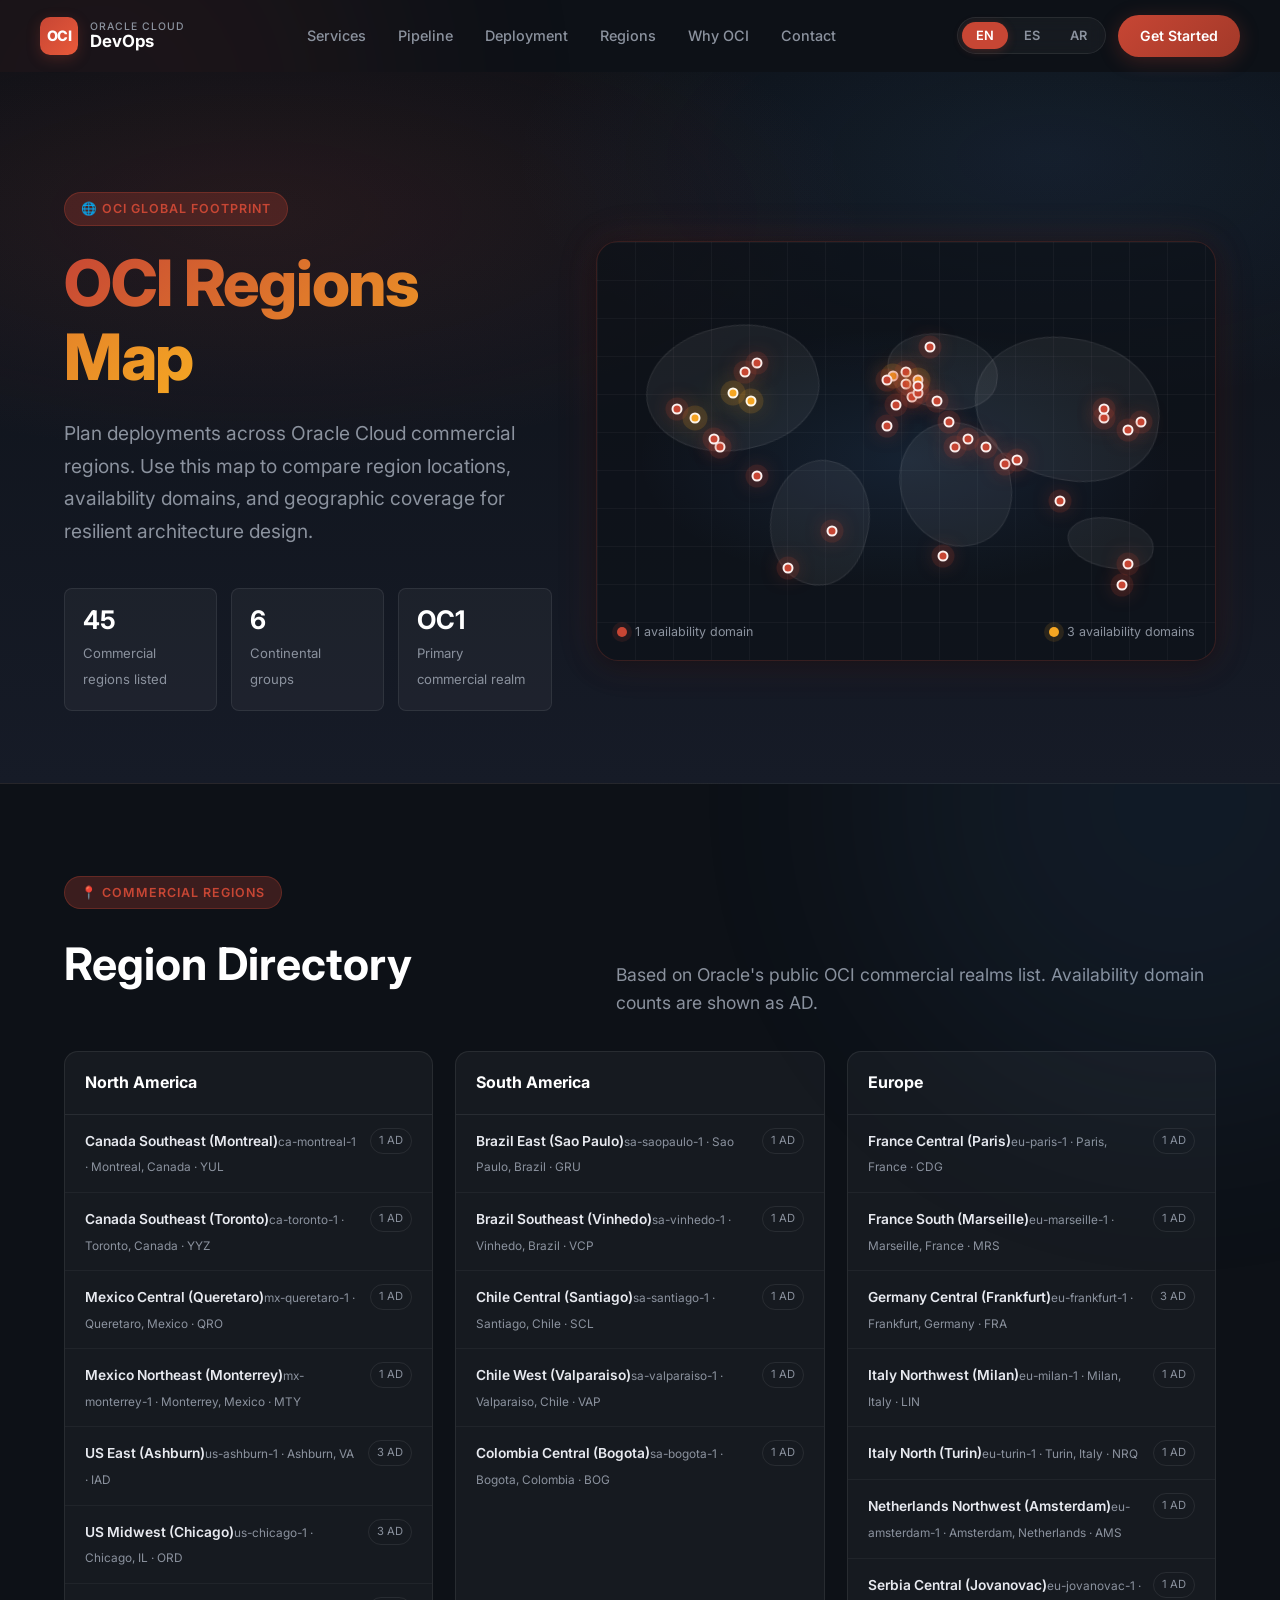
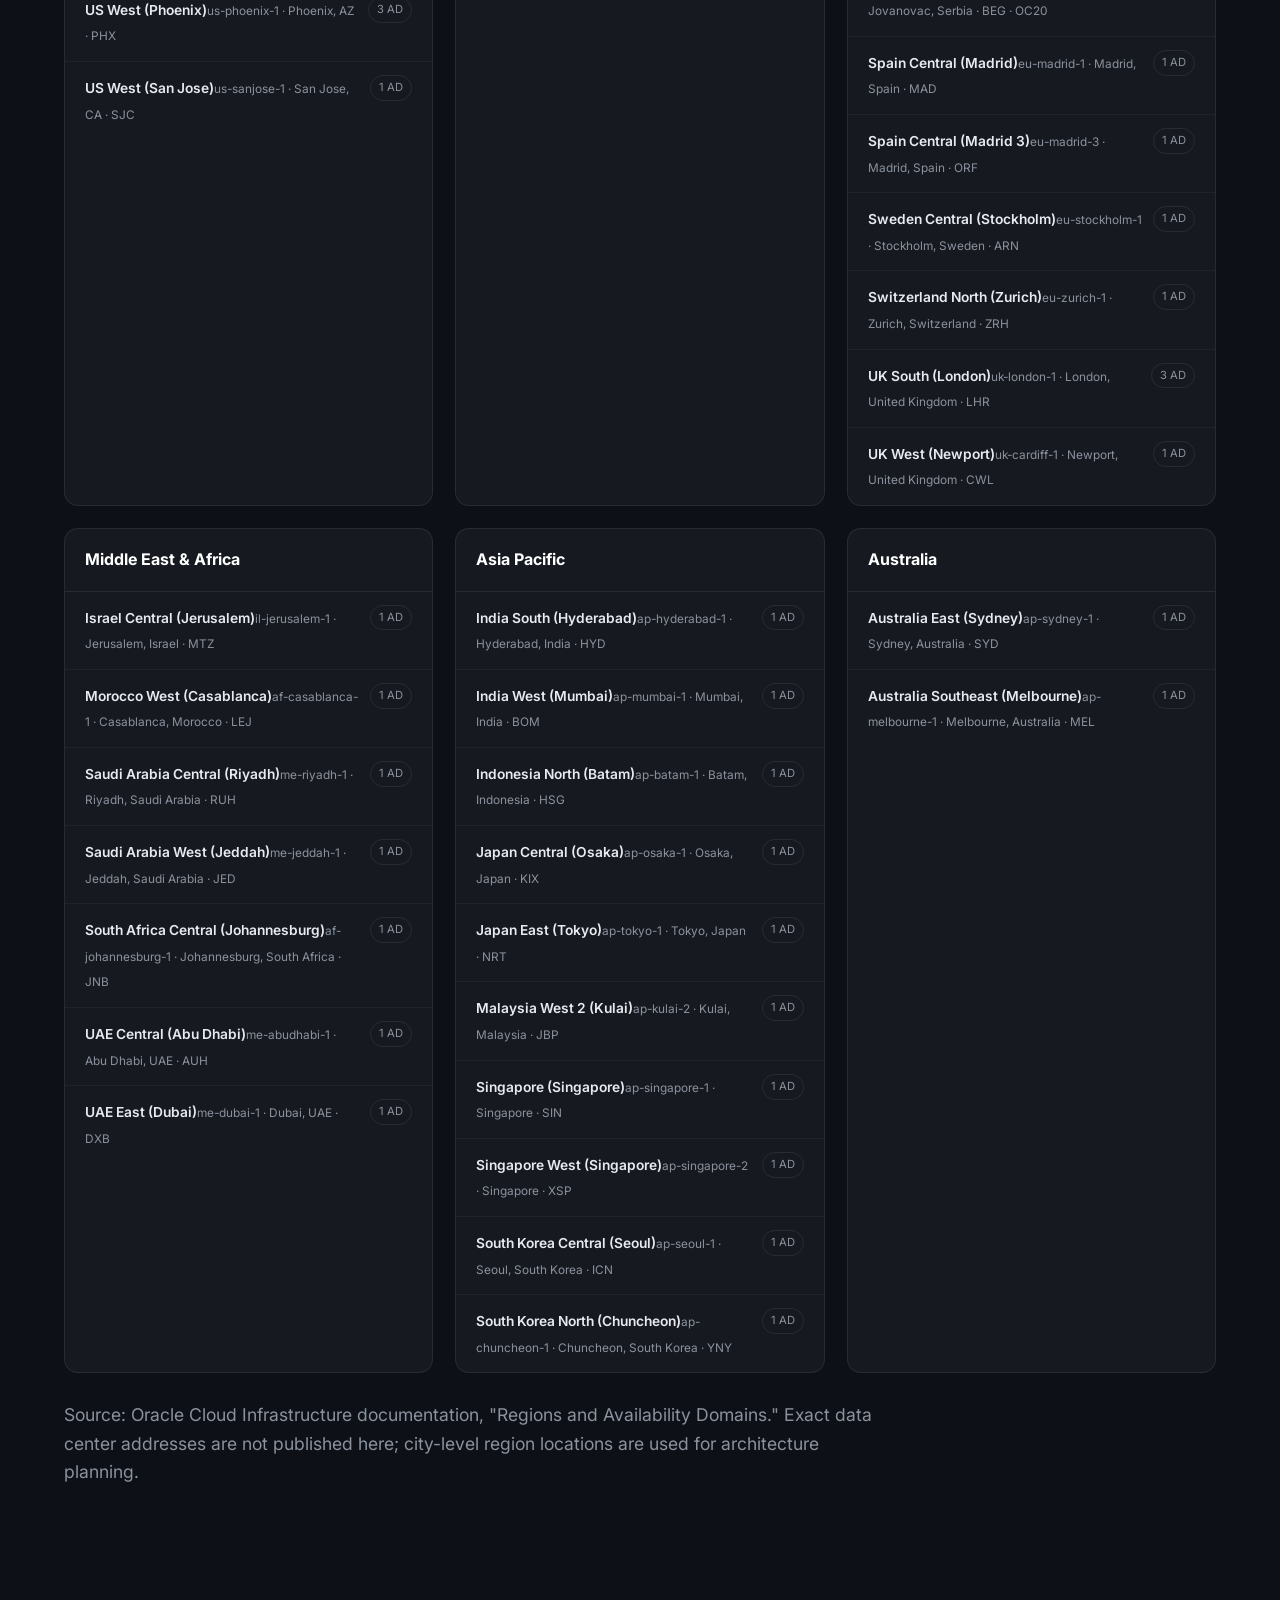
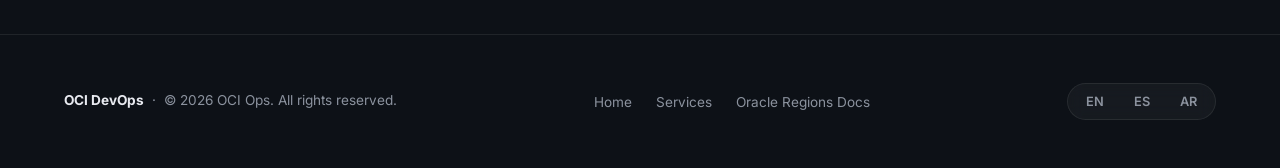
==== regions.html @ 8b9f5a1e "Add OCI regions map page" ====
<!DOCTYPE html>
<html lang="en" dir="ltr">
<head>
  <meta charset="UTF-8" />
  <meta name="viewport" content="width=device-width, initial-scale=1.0" />

  <title>OCI Regions Map — Oracle Cloud Data Center Locations | OCI Ops</title>
  <meta name="description" content="Explore Oracle Cloud Infrastructure commercial regions and data center locations on a global map, with availability domain counts and region identifiers." />
  <meta name="keywords" content="OCI regions, Oracle Cloud regions, Oracle data centers, cloud region map, OCI availability domains" />
  <meta name="author" content="OCI Ops" />

  <meta property="og:title" content="OCI Regions Map — Oracle Cloud Data Center Locations" />
  <meta property="og:description" content="Interactive-style OCI commercial region map and directory for cloud architecture planning." />
  <meta property="og:image" content="hero.png" />
  <meta property="og:type" content="website" />

  <link rel="icon" type="image/svg+xml" href="favicon.svg" />
  <link rel="preconnect" href="https://fonts.googleapis.com" />
  <link rel="preconnect" href="https://fonts.gstatic.com" crossorigin />
  <link href="https://fonts.googleapis.com/css2?family=Inter:wght@300;400;500;600;700;800&family=Cairo:wght@300;400;500;600;700;800&display=swap" rel="stylesheet" />
  <link rel="stylesheet" href="style.css" />
</head>
<body>
  <div class="bg-blob bg-blob-1" aria-hidden="true"></div>
  <div class="bg-blob bg-blob-2" aria-hidden="true"></div>

  <nav class="nav scrolled" role="navigation" aria-label="Main navigation">
    <div class="nav-inner">
      <a href="index.html" class="nav-logo" id="nav-home-link">
        <div class="nav-logo-icon">OCI</div>
        <div class="nav-logo-text">
          <span class="nav-logo-top">Oracle Cloud</span>
          <span class="nav-logo-bottom">DevOps</span>
        </div>
      </a>

      <ul class="nav-links" id="nav-links-list">
        <li><a href="index.html#services" id="nav-services"><span class="content-en">Services</span><span class="content-ar">الخدمات</span></a></li>
        <li><a href="index.html#pipeline" id="nav-pipeline"><span class="content-en">Pipeline</span><span class="content-ar">خط الأنابيب</span></a></li>
        <li><a href="index.html#deploy" id="nav-deploy"><span class="content-en">Deployment</span><span class="content-ar">النشر</span></a></li>
        <li><a href="regions.html" id="nav-regions"><span class="content-en">Regions</span><span class="content-ar">المناطق</span></a></li>
        <li><a href="index.html#why" id="nav-why"><span class="content-en">Why OCI</span><span class="content-ar">لماذا OCI</span></a></li>
        <li><a href="index.html#contact" id="nav-contact"><span class="content-en">Contact</span><span class="content-ar">تواصل معنا</span></a></li>
      </ul>

      <div class="nav-controls">
        <div class="lang-toggle" role="group" aria-label="Language selector">
          <button class="lang-btn active" id="lang-en" aria-label="Switch to English" onclick="setLanguage('en')">EN</button>
          <button class="lang-btn" id="lang-es" aria-label="Cambiar a español" onclick="setLanguage('es')">ES</button>
          <button class="lang-btn" id="lang-ar" aria-label="التبديل إلى العربية" onclick="setLanguage('ar')">AR</button>
        </div>
        <a href="index.html#contact" class="btn btn-primary" id="nav-cta-btn" style="padding: 10px 22px; font-size: 0.88rem;">
          <span class="content-en">Get Started</span>
          <span class="content-ar">ابدأ الآن</span>
        </a>
        <button class="hamburger" id="hamburger" aria-label="Toggle menu" aria-expanded="false">
          <span></span><span></span><span></span>
        </button>
      </div>
    </div>
  </nav>

  <div class="mobile-nav" id="mobile-nav" aria-hidden="true">
    <a href="index.html#services"><span class="content-en">Services</span><span class="content-ar">الخدمات</span></a>
    <a href="index.html#pipeline"><span class="content-en">Pipeline</span><span class="content-ar">خط الأنابيب</span></a>
    <a href="index.html#deploy"><span class="content-en">Deployment</span><span class="content-ar">النشر</span></a>
    <a href="regions.html"><span class="content-en">Regions</span><span class="content-ar">المناطق</span></a>
    <a href="index.html#why"><span class="content-en">Why OCI</span><span class="content-ar">لماذا OCI</span></a>
    <a href="index.html#contact"><span class="content-en">Contact</span><span class="content-ar">تواصل معنا</span></a>
  </div>

  <main class="regions-page">
    <section class="regions-hero" aria-labelledby="regions-heading">
      <div class="container">
        <div class="regions-hero-grid">
          <div>
            <div class="tag">
              <span class="content-en">🌐 OCI Global Footprint</span>
              <span class="content-ar">🌐 الانتشار العالمي لـ OCI</span>
            </div>
            <h1 class="hero-title" id="regions-heading">
              <span class="content-en">OCI Regions Map</span>
              <span class="content-ar">خريطة مناطق OCI</span>
            </h1>
            <p class="hero-subtitle">
              <span class="content-en">Plan deployments across Oracle Cloud commercial regions. Use this map to compare region locations, availability domains, and geographic coverage for resilient architecture design.</span>
              <span class="content-ar">خطط لعمليات النشر عبر مناطق Oracle Cloud التجارية. استخدم هذه الخريطة لمقارنة المواقع ونطاق التوفر والتغطية الجغرافية لتصميم معماريات مرنة.</span>
            </p>
            <div class="regions-summary" aria-label="OCI commercial region summary">
              <div class="regions-summary-card">
                <strong>45</strong>
                <span class="content-en">Commercial regions listed</span>
                <span class="content-ar">منطقة تجارية مدرجة</span>
              </div>
              <div class="regions-summary-card">
                <strong>6</strong>
                <span class="content-en">Continental groups</span>
                <span class="content-ar">مجموعات قارية</span>
              </div>
              <div class="regions-summary-card">
                <strong>OC1</strong>
                <span class="content-en">Primary commercial realm</span>
                <span class="content-ar">النطاق التجاري الأساسي</span>
              </div>
            </div>
          </div>

          <div class="regions-map-card" aria-label="Stylized world map of OCI commercial regions">
            <div class="regions-map" aria-hidden="true">
              <div class="map-continent map-na"></div>
              <div class="map-continent map-sa"></div>
              <div class="map-continent map-eu"></div>
              <div class="map-continent map-af"></div>
              <div class="map-continent map-asia"></div>
              <div class="map-continent map-au"></div>

              <span class="map-marker" style="--x:26%;--y:29%;" aria-label="Montreal, Canada — ca-montreal-1 — 1 AD"></span>
              <span class="map-marker" style="--x:24%;--y:31%;" aria-label="Toronto, Canada — ca-toronto-1 — 1 AD"></span>
              <span class="map-marker" style="--x:25%;--y:38%;" data-ad="3" aria-label="Ashburn, USA — us-ashburn-1 — 3 ADs"></span>
              <span class="map-marker" style="--x:22%;--y:36%;" data-ad="3" aria-label="Chicago, USA — us-chicago-1 — 3 ADs"></span>
              <span class="map-marker" style="--x:16%;--y:42%;" data-ad="3" aria-label="Phoenix, USA — us-phoenix-1 — 3 ADs"></span>
              <span class="map-marker" style="--x:13%;--y:40%;" aria-label="San Jose, USA — us-sanjose-1 — 1 AD"></span>
              <span class="map-marker" style="--x:20%;--y:49%;" aria-label="Queretaro, Mexico — mx-queretaro-1 — 1 AD"></span>
              <span class="map-marker" style="--x:19%;--y:47%;" aria-label="Monterrey, Mexico — mx-monterrey-1 — 1 AD"></span>
              <span class="map-marker" style="--x:26%;--y:56%;" aria-label="Bogota, Colombia — sa-bogota-1 — 1 AD"></span>
              <span class="map-marker" style="--x:31%;--y:78%;" aria-label="Santiago and Valparaiso, Chile — 2 regions — 1 AD each"></span>
              <span class="map-marker" style="--x:38%;--y:69%;" aria-label="Sao Paulo and Vinhedo, Brazil — 2 regions — 1 AD each"></span>

              <span class="map-marker" style="--x:48%;--y:32%;" data-ad="3" aria-label="London, UK — uk-london-1 — 3 ADs"></span>
              <span class="map-marker" style="--x:47%;--y:33%;" aria-label="Newport, UK — uk-cardiff-1 — 1 AD"></span>
              <span class="map-marker" style="--x:50%;--y:31%;" aria-label="Amsterdam, Netherlands — eu-amsterdam-1 — 1 AD"></span>
              <span class="map-marker" style="--x:50%;--y:34%;" aria-label="Paris, France — eu-paris-1 — 1 AD"></span>
              <span class="map-marker" style="--x:51%;--y:37%;" aria-label="Marseille, France — eu-marseille-1 — 1 AD"></span>
              <span class="map-marker" style="--x:52%;--y:33%;" data-ad="3" aria-label="Frankfurt, Germany — eu-frankfurt-1 — 3 ADs"></span>
              <span class="map-marker" style="--x:52%;--y:36%;" aria-label="Milan and Turin, Italy — 2 regions — 1 AD each"></span>
              <span class="map-marker" style="--x:54%;--y:25%;" aria-label="Stockholm, Sweden — eu-stockholm-1 — 1 AD"></span>
              <span class="map-marker" style="--x:52%;--y:34.5%;" aria-label="Zurich, Switzerland — eu-zurich-1 — 1 AD"></span>
              <span class="map-marker" style="--x:48.5%;--y:39%;" aria-label="Madrid, Spain — eu-madrid-1 and eu-madrid-3 — 1 AD each"></span>
              <span class="map-marker" style="--x:55%;--y:38%;" aria-label="Jovanovac, Serbia — eu-jovanovac-1 — 1 AD"></span>

              <span class="map-marker" style="--x:47%;--y:44%;" aria-label="Casablanca, Morocco — af-casablanca-1 — 1 AD"></span>
              <span class="map-marker" style="--x:56%;--y:75%;" aria-label="Johannesburg, South Africa — af-johannesburg-1 — 1 AD"></span>
              <span class="map-marker" style="--x:58%;--y:49%;" aria-label="Jeddah, Saudi Arabia — me-jeddah-1 — 1 AD"></span>
              <span class="map-marker" style="--x:60%;--y:47%;" aria-label="Riyadh, Saudi Arabia — me-riyadh-1 — 1 AD"></span>
              <span class="map-marker" style="--x:63%;--y:49%;" aria-label="Abu Dhabi and Dubai, UAE — 2 regions — 1 AD each"></span>
              <span class="map-marker" style="--x:57%;--y:43%;" aria-label="Jerusalem, Israel — il-jerusalem-1 — 1 AD"></span>

              <span class="map-marker" style="--x:66%;--y:53%;" aria-label="Mumbai, India — ap-mumbai-1 — 1 AD"></span>
              <span class="map-marker" style="--x:68%;--y:52%;" aria-label="Hyderabad, India — ap-hyderabad-1 — 1 AD"></span>
              <span class="map-marker" style="--x:75%;--y:62%;" aria-label="Batam, Kulai, and Singapore cluster — multiple OCI regions"></span>
              <span class="map-marker" style="--x:82%;--y:42%;" aria-label="Seoul, South Korea — ap-seoul-1 — 1 AD"></span>
              <span class="map-marker" style="--x:82%;--y:40%;" aria-label="Chuncheon, South Korea — ap-chuncheon-1 — 1 AD"></span>
              <span class="map-marker" style="--x:88%;--y:43%;" aria-label="Tokyo, Japan — ap-tokyo-1 — 1 AD"></span>
              <span class="map-marker" style="--x:86%;--y:45%;" aria-label="Osaka, Japan — ap-osaka-1 — 1 AD"></span>
              <span class="map-marker" style="--x:86%;--y:77%;" aria-label="Sydney, Australia — ap-sydney-1 — 1 AD"></span>
              <span class="map-marker" style="--x:85%;--y:82%;" aria-label="Melbourne, Australia — ap-melbourne-1 — 1 AD"></span>
            </div>
            <div class="regions-map-legend">
              <span><i class="legend-dot"></i>1 availability domain</span>
              <span><i class="legend-dot ad3"></i>3 availability domains</span>
            </div>
          </div>
        </div>
      </div>
    </section>

    <section class="regions-directory" aria-labelledby="regions-directory-heading">
      <div class="container">
        <div class="regions-directory-header">
          <div>
            <div class="tag">
              <span class="content-en">📍 Commercial Regions</span>
              <span class="content-ar">📍 المناطق التجارية</span>
            </div>
            <h2 class="section-title" id="regions-directory-heading">
              <span class="content-en">Region Directory</span>
              <span class="content-ar">دليل المناطق</span>
            </h2>
          </div>
          <p class="section-subtitle" style="margin-bottom: 0;">
            <span class="content-en">Based on Oracle's public OCI commercial realms list. Availability domain counts are shown as AD.</span>
            <span class="content-ar">استناداً إلى قائمة Oracle العامة للمناطق التجارية في OCI. يتم عرض عدد نطاقات التوفر كـ AD.</span>
          </p>
        </div>

        <div class="regions-directory-grid">
          <article class="region-group">
            <h3>North America</h3>
            <ul class="region-list">
              <li><span><span class="region-name">Canada Southeast (Montreal)</span><span class="region-meta">ca-montreal-1 · Montreal, Canada · YUL</span></span><span class="region-ad">1 AD</span></li>
              <li><span><span class="region-name">Canada Southeast (Toronto)</span><span class="region-meta">ca-toronto-1 · Toronto, Canada · YYZ</span></span><span class="region-ad">1 AD</span></li>
              <li><span><span class="region-name">Mexico Central (Queretaro)</span><span class="region-meta">mx-queretaro-1 · Queretaro, Mexico · QRO</span></span><span class="region-ad">1 AD</span></li>
              <li><span><span class="region-name">Mexico Northeast (Monterrey)</span><span class="region-meta">mx-monterrey-1 · Monterrey, Mexico · MTY</span></span><span class="region-ad">1 AD</span></li>
              <li><span><span class="region-name">US East (Ashburn)</span><span class="region-meta">us-ashburn-1 · Ashburn, VA · IAD</span></span><span class="region-ad">3 AD</span></li>
              <li><span><span class="region-name">US Midwest (Chicago)</span><span class="region-meta">us-chicago-1 · Chicago, IL · ORD</span></span><span class="region-ad">3 AD</span></li>
              <li><span><span class="region-name">US West (Phoenix)</span><span class="region-meta">us-phoenix-1 · Phoenix, AZ · PHX</span></span><span class="region-ad">3 AD</span></li>
              <li><span><span class="region-name">US West (San Jose)</span><span class="region-meta">us-sanjose-1 · San Jose, CA · SJC</span></span><span class="region-ad">1 AD</span></li>
            </ul>
          </article>

          <article class="region-group">
            <h3>South America</h3>
            <ul class="region-list">
              <li><span><span class="region-name">Brazil East (Sao Paulo)</span><span class="region-meta">sa-saopaulo-1 · Sao Paulo, Brazil · GRU</span></span><span class="region-ad">1 AD</span></li>
              <li><span><span class="region-name">Brazil Southeast (Vinhedo)</span><span class="region-meta">sa-vinhedo-1 · Vinhedo, Brazil · VCP</span></span><span class="region-ad">1 AD</span></li>
              <li><span><span class="region-name">Chile Central (Santiago)</span><span class="region-meta">sa-santiago-1 · Santiago, Chile · SCL</span></span><span class="region-ad">1 AD</span></li>
              <li><span><span class="region-name">Chile West (Valparaiso)</span><span class="region-meta">sa-valparaiso-1 · Valparaiso, Chile · VAP</span></span><span class="region-ad">1 AD</span></li>
              <li><span><span class="region-name">Colombia Central (Bogota)</span><span class="region-meta">sa-bogota-1 · Bogota, Colombia · BOG</span></span><span class="region-ad">1 AD</span></li>
            </ul>
          </article>

          <article class="region-group">
            <h3>Europe</h3>
            <ul class="region-list">
              <li><span><span class="region-name">France Central (Paris)</span><span class="region-meta">eu-paris-1 · Paris, France · CDG</span></span><span class="region-ad">1 AD</span></li>
              <li><span><span class="region-name">France South (Marseille)</span><span class="region-meta">eu-marseille-1 · Marseille, France · MRS</span></span><span class="region-ad">1 AD</span></li>
              <li><span><span class="region-name">Germany Central (Frankfurt)</span><span class="region-meta">eu-frankfurt-1 · Frankfurt, Germany · FRA</span></span><span class="region-ad">3 AD</span></li>
              <li><span><span class="region-name">Italy Northwest (Milan)</span><span class="region-meta">eu-milan-1 · Milan, Italy · LIN</span></span><span class="region-ad">1 AD</span></li>
              <li><span><span class="region-name">Italy North (Turin)</span><span class="region-meta">eu-turin-1 · Turin, Italy · NRQ</span></span><span class="region-ad">1 AD</span></li>
              <li><span><span class="region-name">Netherlands Northwest (Amsterdam)</span><span class="region-meta">eu-amsterdam-1 · Amsterdam, Netherlands · AMS</span></span><span class="region-ad">1 AD</span></li>
              <li><span><span class="region-name">Serbia Central (Jovanovac)</span><span class="region-meta">eu-jovanovac-1 · Jovanovac, Serbia · BEG · OC20</span></span><span class="region-ad">1 AD</span></li>
              <li><span><span class="region-name">Spain Central (Madrid)</span><span class="region-meta">eu-madrid-1 · Madrid, Spain · MAD</span></span><span class="region-ad">1 AD</span></li>
              <li><span><span class="region-name">Spain Central (Madrid 3)</span><span class="region-meta">eu-madrid-3 · Madrid, Spain · ORF</span></span><span class="region-ad">1 AD</span></li>
              <li><span><span class="region-name">Sweden Central (Stockholm)</span><span class="region-meta">eu-stockholm-1 · Stockholm, Sweden · ARN</span></span><span class="region-ad">1 AD</span></li>
              <li><span><span class="region-name">Switzerland North (Zurich)</span><span class="region-meta">eu-zurich-1 · Zurich, Switzerland · ZRH</span></span><span class="region-ad">1 AD</span></li>
              <li><span><span class="region-name">UK South (London)</span><span class="region-meta">uk-london-1 · London, United Kingdom · LHR</span></span><span class="region-ad">3 AD</span></li>
              <li><span><span class="region-name">UK West (Newport)</span><span class="region-meta">uk-cardiff-1 · Newport, United Kingdom · CWL</span></span><span class="region-ad">1 AD</span></li>
            </ul>
          </article>

          <article class="region-group">
            <h3>Middle East & Africa</h3>
            <ul class="region-list">
              <li><span><span class="region-name">Israel Central (Jerusalem)</span><span class="region-meta">il-jerusalem-1 · Jerusalem, Israel · MTZ</span></span><span class="region-ad">1 AD</span></li>
              <li><span><span class="region-name">Morocco West (Casablanca)</span><span class="region-meta">af-casablanca-1 · Casablanca, Morocco · LEJ</span></span><span class="region-ad">1 AD</span></li>
              <li><span><span class="region-name">Saudi Arabia Central (Riyadh)</span><span class="region-meta">me-riyadh-1 · Riyadh, Saudi Arabia · RUH</span></span><span class="region-ad">1 AD</span></li>
              <li><span><span class="region-name">Saudi Arabia West (Jeddah)</span><span class="region-meta">me-jeddah-1 · Jeddah, Saudi Arabia · JED</span></span><span class="region-ad">1 AD</span></li>
              <li><span><span class="region-name">South Africa Central (Johannesburg)</span><span class="region-meta">af-johannesburg-1 · Johannesburg, South Africa · JNB</span></span><span class="region-ad">1 AD</span></li>
              <li><span><span class="region-name">UAE Central (Abu Dhabi)</span><span class="region-meta">me-abudhabi-1 · Abu Dhabi, UAE · AUH</span></span><span class="region-ad">1 AD</span></li>
              <li><span><span class="region-name">UAE East (Dubai)</span><span class="region-meta">me-dubai-1 · Dubai, UAE · DXB</span></span><span class="region-ad">1 AD</span></li>
            </ul>
          </article>

          <article class="region-group">
            <h3>Asia Pacific</h3>
            <ul class="region-list">
              <li><span><span class="region-name">India South (Hyderabad)</span><span class="region-meta">ap-hyderabad-1 · Hyderabad, India · HYD</span></span><span class="region-ad">1 AD</span></li>
              <li><span><span class="region-name">India West (Mumbai)</span><span class="region-meta">ap-mumbai-1 · Mumbai, India · BOM</span></span><span class="region-ad">1 AD</span></li>
              <li><span><span class="region-name">Indonesia North (Batam)</span><span class="region-meta">ap-batam-1 · Batam, Indonesia · HSG</span></span><span class="region-ad">1 AD</span></li>
              <li><span><span class="region-name">Japan Central (Osaka)</span><span class="region-meta">ap-osaka-1 · Osaka, Japan · KIX</span></span><span class="region-ad">1 AD</span></li>
              <li><span><span class="region-name">Japan East (Tokyo)</span><span class="region-meta">ap-tokyo-1 · Tokyo, Japan · NRT</span></span><span class="region-ad">1 AD</span></li>
              <li><span><span class="region-name">Malaysia West 2 (Kulai)</span><span class="region-meta">ap-kulai-2 · Kulai, Malaysia · JBP</span></span><span class="region-ad">1 AD</span></li>
              <li><span><span class="region-name">Singapore (Singapore)</span><span class="region-meta">ap-singapore-1 · Singapore · SIN</span></span><span class="region-ad">1 AD</span></li>
              <li><span><span class="region-name">Singapore West (Singapore)</span><span class="region-meta">ap-singapore-2 · Singapore · XSP</span></span><span class="region-ad">1 AD</span></li>
              <li><span><span class="region-name">South Korea Central (Seoul)</span><span class="region-meta">ap-seoul-1 · Seoul, South Korea · ICN</span></span><span class="region-ad">1 AD</span></li>
              <li><span><span class="region-name">South Korea North (Chuncheon)</span><span class="region-meta">ap-chuncheon-1 · Chuncheon, South Korea · YNY</span></span><span class="region-ad">1 AD</span></li>
            </ul>
          </article>

          <article class="region-group">
            <h3>Australia</h3>
            <ul class="region-list">
              <li><span><span class="region-name">Australia East (Sydney)</span><span class="region-meta">ap-sydney-1 · Sydney, Australia · SYD</span></span><span class="region-ad">1 AD</span></li>
              <li><span><span class="region-name">Australia Southeast (Melbourne)</span><span class="region-meta">ap-melbourne-1 · Melbourne, Australia · MEL</span></span><span class="region-ad">1 AD</span></li>
            </ul>
          </article>
        </div>

        <p class="section-subtitle" style="margin-top: 28px; max-width: 820px;">
          <span class="content-en">Source: Oracle Cloud Infrastructure documentation, "Regions and Availability Domains." Exact data center addresses are not published here; city-level region locations are used for architecture planning.</span>
          <span class="content-ar">المصدر: وثائق Oracle Cloud Infrastructure، "Regions and Availability Domains". لا يتم نشر عناوين مراكز البيانات الدقيقة هنا؛ تُستخدم مواقع المدن للتخطيط المعماري.</span>
        </p>
      </div>
    </section>
  </main>

  <footer class="footer" role="contentinfo">
    <div class="container">
      <div class="footer-inner">
        <div class="footer-brand">
          <strong>OCI DevOps</strong> &nbsp;·&nbsp;
          <span class="content-en">© 2026 OCI Ops. All rights reserved.</span>
          <span class="content-ar">© ٢٠٢٥ OCI Ops . جميع الحقوق محفوظة.</span>
        </div>
        <ul class="footer-links">
          <li><a href="index.html"><span class="content-en">Home</span><span class="content-ar">الرئيسية</span></a></li>
          <li><a href="index.html#services"><span class="content-en">Services</span><span class="content-ar">الخدمات</span></a></li>
          <li><a href="https://docs.oracle.com/en-us/iaas/Content/General/Concepts/regions.htm" target="_blank" rel="noopener"><span class="content-en">Oracle Regions Docs</span><span class="content-ar">وثائق مناطق Oracle</span></a></li>
        </ul>
        <div class="lang-toggle">
          <button class="lang-btn" id="footer-lang-en" onclick="document.getElementById('lang-en').click()">EN</button>
          <button class="lang-btn" id="footer-lang-es" onclick="document.getElementById('lang-es').click()">ES</button>
          <button class="lang-btn" id="footer-lang-ar" onclick="document.getElementById('lang-ar').click()">AR</button>
        </div>
      </div>
    </div>
  </footer>

  <script src="script.js?v=20260620-regions"></script>
</body>
</html>
---- style.css ----
/* ============================================================
   OCI DevOps — Bilingual Website Styles
   Supports: LTR (English) & RTL (Arabic)
   Author: Antigravity
   ============================================================ */

/* ── Google Fonts ── */
@import url('https://fonts.googleapis.com/css2?family=Inter:wght@300;400;500;600;700;800&family=Cairo:wght@300;400;500;600;700;800&display=swap');

/* ── Design Tokens ── */
:root {
  --color-primary:      #C74634;
  --color-primary-dark: #A33929;
  --color-primary-glow: rgba(199, 70, 52, 0.25);
  --color-secondary:    #4A90D9;
  --color-accent:       #F5A623;

  --color-bg:           #0D1117;
  --color-bg-surface:   #161B27;
  --color-bg-card:      rgba(255, 255, 255, 0.04);
  --color-bg-card-hover:rgba(255, 255, 255, 0.08);

  --color-border:       rgba(255, 255, 255, 0.08);
  --color-border-glow:  rgba(199, 70, 52, 0.4);

  --color-text:         #E8EAF0;
  --color-text-muted:   #8B929E;
  --color-text-light:   #FFFFFF;

  --font-en: 'Inter', sans-serif;
  --font-ar: 'Cairo', sans-serif;

  --radius-sm:  8px;
  --radius-md:  14px;
  --radius-lg:  22px;
  --radius-xl:  32px;

  --shadow-card: 0 4px 24px rgba(0,0,0,0.4);
  --shadow-glow: 0 0 40px rgba(199, 70, 52, 0.15);

  --transition: 0.3s cubic-bezier(0.4, 0, 0.2, 1);
  --transition-slow: 0.6s cubic-bezier(0.4, 0, 0.2, 1);
}

/* ── Reset ── */
*, *::before, *::after { box-sizing: border-box; margin: 0; padding: 0; }

html {
  scroll-behavior: smooth;
  font-size: 16px;
}

body {
  background-color: var(--color-bg);
  color: var(--color-text);
  font-family: var(--font-en);
  line-height: 1.6;
  overflow-x: hidden;
  -webkit-font-smoothing: antialiased;
}

/* Arabic font override */
body.lang-ar {
  font-family: var(--font-ar);
  direction: rtl;
}

/* ── Scrollbar ── */
::-webkit-scrollbar { width: 6px; }
::-webkit-scrollbar-track { background: var(--color-bg); }
::-webkit-scrollbar-thumb { background: var(--color-primary); border-radius: 3px; }

/* ── Utility Classes ── */
.container {
  max-width: 1200px;
  margin: 0 auto;
  padding: 0 24px;
}

.section-title {
  font-size: clamp(1.8rem, 4vw, 2.8rem);
  font-weight: 700;
  color: var(--color-text-light);
  margin-bottom: 16px;
}

.section-subtitle {
  font-size: 1.1rem;
  color: var(--color-text-muted);
  max-width: 600px;
  margin-bottom: 56px;
}

body.lang-ar .section-subtitle {
  margin-inline-start: 0;
}

.tag {
  display: inline-block;
  background: var(--color-primary-glow);
  color: var(--color-primary);
  border: 1px solid rgba(199, 70, 52, 0.3);
  padding: 6px 16px;
  border-radius: 50px;
  font-size: 0.78rem;
  font-weight: 600;
  letter-spacing: 0.08em;
  text-transform: uppercase;
  margin-bottom: 20px;
}

.btn {
  display: inline-flex;
  align-items: center;
  gap: 10px;
  padding: 14px 32px;
  border-radius: var(--radius-lg);
  font-weight: 600;
  font-size: 1rem;
  cursor: pointer;
  border: none;
  text-decoration: none;
  transition: var(--transition);
  font-family: inherit;
}

.btn-primary {
  background: linear-gradient(135deg, var(--color-primary), var(--color-primary-dark));
  color: white;
  box-shadow: 0 4px 20px var(--color-primary-glow);
}

.btn-primary:hover {
  transform: translateY(-2px);
  box-shadow: 0 8px 32px rgba(199, 70, 52, 0.45);
}

.btn-outline {
  background: transparent;
  color: var(--color-text);
  border: 1px solid var(--color-border);
  backdrop-filter: blur(8px);
}

.btn-outline:hover {
  border-color: var(--color-primary);
  color: var(--color-primary);
  transform: translateY(-2px);
}

/* ── Animated gradient background blob ── */
.bg-blob {
  position: fixed;
  width: 600px;
  height: 600px;
  border-radius: 50%;
  filter: blur(120px);
  opacity: 0.08;
  pointer-events: none;
  z-index: 0;
}

.bg-blob-1 {
  background: var(--color-primary);
  top: -200px;
  left: -200px;
  animation: blobFloat 12s ease-in-out infinite alternate;
}

.bg-blob-2 {
  background: var(--color-secondary);
  bottom: -200px;
  right: -200px;
  animation: blobFloat 15s ease-in-out infinite alternate-reverse;
}

@keyframes blobFloat {
  from { transform: translate(0, 0) scale(1); }
  to   { transform: translate(60px, 40px) scale(1.1); }
}

/* ================================================================
   NAVIGATION
================================================================ */
.nav {
  position: fixed;
  top: 0;
  left: 0;
  right: 0;
  z-index: 1000;
  padding: 0 24px;
  transition: var(--transition);
}

.nav.scrolled {
  background: rgba(13, 17, 23, 0.85);
  backdrop-filter: blur(20px);
  border-bottom: 1px solid var(--color-border);
  box-shadow: 0 4px 24px rgba(0,0,0,0.3);
}

.nav-inner {
  max-width: 1200px;
  margin: 0 auto;
  height: 72px;
  display: flex;
  align-items: center;
  justify-content: space-between;
}

/* Logo */
.nav-logo {
  display: flex;
  align-items: center;
  gap: 12px;
  text-decoration: none;
}

.nav-logo-icon {
  width: 38px;
  height: 38px;
  background: linear-gradient(135deg, var(--color-primary), #E8593A);
  border-radius: 10px;
  display: flex;
  align-items: center;
  justify-content: center;
  font-weight: 800;
  font-size: 0.9rem;
  color: white;
  letter-spacing: -0.5px;
  box-shadow: 0 4px 14px var(--color-primary-glow);
}

.nav-logo-text {
  display: flex;
  flex-direction: column;
  line-height: 1.1;
}

.nav-logo-top {
  font-size: 0.65rem;
  font-weight: 500;
  color: var(--color-text-muted);
  letter-spacing: 0.1em;
  text-transform: uppercase;
}

.nav-logo-bottom {
  font-size: 1.05rem;
  font-weight: 700;
  color: var(--color-text-light);
}

/* Nav links */
.nav-links {
  display: flex;
  align-items: center;
  gap: 32px;
  list-style: none;
}

.nav-links a {
  color: var(--color-text-muted);
  text-decoration: none;
  font-size: 0.9rem;
  font-weight: 500;
  transition: var(--transition);
  position: relative;
}

.nav-links a::after {
  content: '';
  position: absolute;
  bottom: -4px;
  left: 0;
  right: 0;
  height: 2px;
  background: var(--color-primary);
  border-radius: 1px;
  transform: scaleX(0);
  transition: var(--transition);
}

.nav-links a:hover {
  color: var(--color-text-light);
}

.nav-links a:hover::after {
  transform: scaleX(1);
}

/* Nav right controls */
.nav-controls {
  display: flex;
  align-items: center;
  gap: 12px;
}

/* Language toggle */
.lang-toggle {
  display: flex;
  align-items: center;
  background: var(--color-bg-card);
  border: 1px solid var(--color-border);
  border-radius: 50px;
  padding: 4px;
  gap: 2px;
  backdrop-filter: blur(8px);
}

.lang-btn {
  padding: 6px 14px;
  border-radius: 50px;
  font-size: 0.8rem;
  font-weight: 600;
  border: none;
  cursor: pointer;
  transition: var(--transition);
  background: transparent;
  color: var(--color-text-muted);
  font-family: inherit;
}

.lang-btn.active {
  background: var(--color-primary);
  color: white;
  box-shadow: 0 2px 10px var(--color-primary-glow);
}

/* Hamburger */
.hamburger {
  display: none;
  flex-direction: column;
  gap: 5px;
  cursor: pointer;
  padding: 8px;
  background: none;
  border: none;
}

.hamburger span {
  display: block;
  width: 22px;
  height: 2px;
  background: var(--color-text);
  border-radius: 1px;
  transition: var(--transition);
}

.hamburger.open span:nth-child(1) { transform: translateY(7px) rotate(45deg); }
.hamburger.open span:nth-child(2) { opacity: 0; }
.hamburger.open span:nth-child(3) { transform: translateY(-7px) rotate(-45deg); }

/* Mobile nav */
.mobile-nav {
  display: none;
  flex-direction: column;
  position: fixed;
  top: 72px;
  left: 0; right: 0;
  background: rgba(13, 17, 23, 0.97);
  backdrop-filter: blur(24px);
  border-bottom: 1px solid var(--color-border);
  padding: 20px 24px;
  gap: 6px;
  z-index: 999;
}

.mobile-nav.open { display: flex; }

.mobile-nav a {
  color: var(--color-text);
  text-decoration: none;
  font-size: 1rem;
  font-weight: 500;
  padding: 12px 0;
  border-bottom: 1px solid var(--color-border);
  transition: var(--transition);
}

.mobile-nav a:hover { color: var(--color-primary); }

/* ================================================================
   HERO SECTION
================================================================ */
.hero {
  position: relative;
  min-height: 100vh;
  display: flex;
  align-items: center;
  overflow: hidden;
  padding-top: 72px;
}

.hero-bg {
  position: absolute;
  inset: 0;
  background: 
    radial-gradient(ellipse 80% 60% at 50% 0%, rgba(199,70,52,0.12) 0%, transparent 70%),
    radial-gradient(ellipse 60% 50% at 80% 80%, rgba(74,144,217,0.08) 0%, transparent 70%),
    linear-gradient(180deg, var(--color-bg) 0%, var(--color-bg-surface) 100%);
  z-index: 0;
}

.hero-image-bg {
  position: absolute;
  inset: 0;
  background-image: url('hero.png');
  background-size: cover;
  background-position: center;
  opacity: 0.18;
  z-index: 0;
}

.hero-grid {
  position: absolute;
  inset: 0;
  background-image: 
    linear-gradient(rgba(255,255,255,0.02) 1px, transparent 1px),
    linear-gradient(90deg, rgba(255,255,255,0.02) 1px, transparent 1px);
  background-size: 60px 60px;
  z-index: 0;
}

.hero-content {
  position: relative;
  z-index: 1;
  max-width: 720px;
}

body:not(.lang-ar) .hero-content { margin-right: auto; }
body.lang-ar .hero-content { margin-left: auto; text-align: right; }

.hero-title {
  font-size: clamp(2.4rem, 5.5vw, 4rem);
  font-weight: 800;
  color: var(--color-text-light);
  line-height: 1.15;
  margin-bottom: 24px;
  letter-spacing: -0.02em;
}

.hero-title span {
  background: linear-gradient(135deg, var(--color-primary), #F5A623);
  -webkit-background-clip: text;
  -webkit-text-fill-color: transparent;
  background-clip: text;
}

.hero-subtitle {
  font-size: 1.2rem;
  color: var(--color-text-muted);
  line-height: 1.7;
  margin-bottom: 40px;
  max-width: 560px;
}

.hero-actions {
  display: flex;
  gap: 16px;
  flex-wrap: wrap;
}

.hero-stats {
  display: flex;
  gap: 48px;
  margin-top: 64px;
  flex-wrap: wrap;
}

.hero-stat-value {
  font-size: 2.2rem;
  font-weight: 800;
  color: var(--color-text-light);
  line-height: 1;
}

.hero-stat-label {
  font-size: 0.85rem;
  color: var(--color-text-muted);
  margin-top: 4px;
}

/* Floating badges */
.hero-badges {
  position: absolute;
  right: 0;
  top: 50%;
  transform: translateY(-50%);
  display: flex;
  flex-direction: column;
  gap: 16px;
  z-index: 1;
}

body.lang-ar .hero-badges {
  right: auto;
  left: 0;
}

.hero-badge {
  background: var(--color-bg-card);
  border: 1px solid var(--color-border);
  border-radius: var(--radius-md);
  padding: 16px 20px;
  backdrop-filter: blur(12px);
  display: flex;
  align-items: center;
  gap: 14px;
  animation: badgeFloat var(--dur, 4s) ease-in-out infinite alternate;
  box-shadow: var(--shadow-card);
  min-width: 200px;
}

.hero-badge:nth-child(1) { --dur: 3.8s; }
.hero-badge:nth-child(2) { --dur: 4.5s; animation-delay: 0.5s; }
.hero-badge:nth-child(3) { --dur: 4.1s; animation-delay: 1s; }

@keyframes badgeFloat {
  from { transform: translateY(0); }
  to   { transform: translateY(-12px); }
}

.badge-icon {
  width: 38px;
  height: 38px;
  border-radius: 10px;
  display: flex;
  align-items: center;
  justify-content: center;
  font-size: 1.2rem;
  flex-shrink: 0;
}

.badge-icon.red   { background: rgba(199,70,52,0.15); }
.badge-icon.blue  { background: rgba(74,144,217,0.15); }
.badge-icon.green { background: rgba(52,199,89,0.15); }

.badge-text strong {
  display: block;
  font-size: 0.85rem;
  font-weight: 600;
  color: var(--color-text-light);
}

.badge-text span {
  font-size: 0.75rem;
  color: var(--color-text-muted);
}

/* ================================================================
   PIPELINE ANIMATION SECTION
================================================================ */
.pipeline-section {
  padding: 80px 0;
  background: var(--color-bg-surface);
  border-top: 1px solid var(--color-border);
  border-bottom: 1px solid var(--color-border);
  overflow: hidden;
}

.pipeline-track {
  display: flex;
  align-items: center;
  gap: 0;
  justify-content: center;
  flex-wrap: nowrap;
}

.pipeline-step {
  display: flex;
  flex-direction: column;
  align-items: center;
  gap: 12px;
  flex-shrink: 0;
}

.pipeline-step-icon {
  width: 64px;
  height: 64px;
  border-radius: 18px;
  display: flex;
  align-items: center;
  justify-content: center;
  font-size: 1.6rem;
  position: relative;
  transition: var(--transition);
  border: 1px solid var(--color-border);
}

.pipeline-step-icon::after {
  content: '';
  position: absolute;
  inset: -1px;
  border-radius: 18px;
  background: linear-gradient(135deg, var(--color-primary), var(--color-secondary));
  opacity: 0;
  transition: var(--transition);
  z-index: -1;
}

.pipeline-step:hover .pipeline-step-icon::after { opacity: 1; }

.pipeline-step-label {
  font-size: 0.8rem;
  font-weight: 600;
  color: var(--color-text-muted);
  text-align: center;
}

.pipeline-step.active .pipeline-step-icon {
  border-color: var(--color-primary);
  box-shadow: 0 0 24px var(--color-primary-glow);
}

.pipeline-step.active .pipeline-step-label { color: var(--color-primary); }

.pipeline-connector {
  flex: 1;
  max-width: 80px;
  height: 2px;
  position: relative;
  margin-bottom: 28px;
}

.pipeline-connector-line {
  position: absolute;
  inset: 0;
  background: var(--color-border);
  border-radius: 1px;
}

.pipeline-connector-fill {
  position: absolute;
  top: 0; left: 0; bottom: 0;
  background: linear-gradient(90deg, var(--color-primary), var(--color-secondary));
  border-radius: 1px;
  width: 0%;
  transition: width 1s ease;
}

body.lang-ar .pipeline-connector-fill {
  left: auto; right: 0;
  background: linear-gradient(270deg, var(--color-primary), var(--color-secondary));
}

.pipeline-connector.filled .pipeline-connector-fill { width: 100%; }

/* Pipeline dots animation */
.pipeline-dot {
  position: absolute;
  top: 50%;
  transform: translateY(-50%);
  width: 8px;
  height: 8px;
  border-radius: 50%;
  background: var(--color-primary);
  box-shadow: 0 0 10px var(--color-primary);
  animation: pipelineDot 2s linear infinite;
}

body.lang-ar .pipeline-dot {
  animation: pipelineDotRTL 2s linear infinite;
}

@keyframes pipelineDot {
  0%   { left: -4px; opacity: 0; }
  10%  { opacity: 1; }
  90%  { opacity: 1; }
  100% { left: calc(100% - 4px); opacity: 0; }
}

@keyframes pipelineDotRTL {
  0%   { right: -4px; opacity: 0; }
  10%  { opacity: 1; }
  90%  { opacity: 1; }
  100% { right: calc(100% - 4px); opacity: 0; }
}

/* ================================================================
   SERVICES SECTION
================================================================ */
.services-section {
  padding: 100px 0;
}

.services-grid {
  display: grid;
  grid-template-columns: repeat(3, 1fr);
  gap: 24px;
}

.service-card {
  background: var(--color-bg-card);
  border: 1px solid var(--color-border);
  border-radius: var(--radius-lg);
  padding: 32px;
  transition: var(--transition);
  position: relative;
  overflow: hidden;
  backdrop-filter: blur(8px);
  cursor: default;
}

.service-card::before {
  content: '';
  position: absolute;
  top: 0; left: 0; right: 0;
  height: 2px;
  background: linear-gradient(90deg, var(--color-primary), var(--color-secondary));
  opacity: 0;
  transition: var(--transition);
}

.service-card::after {
  content: '';
  position: absolute;
  inset: 0;
  background: radial-gradient(ellipse at top left, var(--color-primary-glow) 0%, transparent 70%);
  opacity: 0;
  transition: var(--transition);
}

.service-card:hover {
  border-color: rgba(199, 70, 52, 0.3);
  transform: translateY(-6px);
  box-shadow: var(--shadow-card), var(--shadow-glow);
  background: var(--color-bg-card-hover);
}

.service-card:hover::before { opacity: 1; }
.service-card:hover::after  { opacity: 1; }

.service-icon {
  width: 56px;
  height: 56px;
  border-radius: 16px;
  display: flex;
  align-items: center;
  justify-content: center;
  font-size: 1.5rem;
  margin-bottom: 20px;
  position: relative;
  z-index: 1;
}

.icon-red    { background: rgba(199,70,52,0.15);  border: 1px solid rgba(199,70,52,0.3);  }
.icon-blue   { background: rgba(74,144,217,0.15); border: 1px solid rgba(74,144,217,0.3); }
.icon-green  { background: rgba(52,199,89,0.15);  border: 1px solid rgba(52,199,89,0.3);  }
.icon-purple { background: rgba(147,51,234,0.15); border: 1px solid rgba(147,51,234,0.3); }
.icon-orange { background: rgba(245,166,35,0.15); border: 1px solid rgba(245,166,35,0.3); }
.icon-teal   { background: rgba(20,184,166,0.15); border: 1px solid rgba(20,184,166,0.3); }

.service-title {
  font-size: 1.15rem;
  font-weight: 700;
  color: var(--color-text-light);
  margin-bottom: 12px;
  position: relative;
  z-index: 1;
}

.service-desc {
  font-size: 0.9rem;
  color: var(--color-text-muted);
  line-height: 1.65;
  position: relative;
  z-index: 1;
}

.service-tags {
  display: flex;
  flex-wrap: wrap;
  gap: 8px;
  margin-top: 20px;
  position: relative;
  z-index: 1;
}

.service-tag {
  font-size: 0.72rem;
  padding: 4px 10px;
  border-radius: 50px;
  background: rgba(255,255,255,0.05);
  border: 1px solid var(--color-border);
  color: var(--color-text-muted);
  font-weight: 500;
}

body.lang-ar .service-tags { justify-content: flex-start; }

/* ================================================================
   DEPLOYMENT TARGETS SECTION
================================================================ */
.deploy-section {
  padding: 100px 0;
  background: var(--color-bg-surface);
}

.deploy-grid {
  display: grid;
  grid-template-columns: 1fr 1fr;
  gap: 64px;
  align-items: center;
}

.deploy-visual {
  position: relative;
}

.deploy-center {
  width: 100px;
  height: 100px;
  border-radius: 50%;
  background: linear-gradient(135deg, var(--color-primary), var(--color-primary-dark));
  display: flex;
  align-items: center;
  justify-content: center;
  font-size: 2rem;
  margin: 0 auto;
  position: relative;
  box-shadow: 0 0 60px var(--color-primary-glow);
  z-index: 1;
  animation: centerPulse 3s ease-in-out infinite;
}

@keyframes centerPulse {
  0%, 100% { box-shadow: 0 0 40px rgba(199,70,52,0.3); }
  50%       { box-shadow: 0 0 80px rgba(199,70,52,0.6); }
}

.deploy-ring {
  position: absolute;
  top: 50%;
  left: 50%;
  transform: translate(-50%, -50%);
  border-radius: 50%;
  border: 1px solid var(--color-border);
}

.deploy-ring:nth-child(2) {
  width: 220px;
  height: 220px;
  border-color: rgba(199,70,52,0.2);
  animation: ringRotate 20s linear infinite;
}

.deploy-ring:nth-child(3) {
  width: 330px;
  height: 330px;
  border-color: rgba(74,144,217,0.15);
  animation: ringRotate 30s linear infinite reverse;
}

@keyframes ringRotate {
  from { transform: translate(-50%, -50%) rotate(0deg); }
  to   { transform: translate(-50%, -50%) rotate(360deg); }
}

.deploy-targets-list {
  position: relative;
  z-index: 1;
  display: flex;
  flex-direction: column;
  gap: 12px;
}

.deploy-target-item {
  display: flex;
  align-items: center;
  gap: 16px;
  background: var(--color-bg-card);
  border: 1px solid var(--color-border);
  border-radius: var(--radius-md);
  padding: 16px 20px;
  transition: var(--transition);
}

.deploy-target-item:hover {
  border-color: rgba(199,70,52,0.3);
  transform: translateX(6px);
}

body.lang-ar .deploy-target-item:hover {
  transform: translateX(-6px);
}

.deploy-target-icon {
  width: 42px;
  height: 42px;
  border-radius: 10px;
  display: flex;
  align-items: center;
  justify-content: center;
  font-size: 1.1rem;
  flex-shrink: 0;
}

.deploy-target-info strong {
  display: block;
  font-size: 0.92rem;
  font-weight: 600;
  color: var(--color-text-light);
}

.deploy-target-info span {
  font-size: 0.8rem;
  color: var(--color-text-muted);
}

/* ================================================================
   STATS / WHY OCI SECTION
================================================================ */
.why-section {
  padding: 100px 0;
  position: relative;
}

.why-section::before {
  content: '';
  position: absolute;
  inset: 0;
  background: radial-gradient(ellipse 70% 60% at 50% 50%, rgba(199,70,52,0.05) 0%, transparent 70%);
}

.stats-grid {
  display: grid;
  grid-template-columns: repeat(4, 1fr);
  gap: 24px;
  margin-top: 64px;
}

.stat-card {
  background: var(--color-bg-card);
  border: 1px solid var(--color-border);
  border-radius: var(--radius-lg);
  padding: 32px 24px;
  text-align: center;
  backdrop-filter: blur(8px);
  transition: var(--transition);
}

.stat-card:hover {
  border-color: rgba(199,70,52,0.3);
  transform: translateY(-4px);
}

.stat-number {
  font-size: 2.8rem;
  font-weight: 800;
  color: var(--color-primary);
  line-height: 1;
  margin-bottom: 8px;
}

.stat-label {
  font-size: 0.9rem;
  color: var(--color-text-muted);
}

/* Benefits list */
.benefits-grid {
  display: grid;
  grid-template-columns: 1fr 1fr;
  gap: 20px;
  margin-top: 48px;
}

.benefit-item {
  display: flex;
  gap: 16px;
  align-items: flex-start;
}

.benefit-check {
  width: 28px;
  height: 28px;
  border-radius: 50%;
  background: rgba(52,199,89,0.15);
  border: 1px solid rgba(52,199,89,0.3);
  display: flex;
  align-items: center;
  justify-content: center;
  font-size: 0.8rem;
  flex-shrink: 0;
  margin-top: 2px;
}

.benefit-text strong {
  display: block;
  font-size: 0.95rem;
  font-weight: 600;
  color: var(--color-text-light);
  margin-bottom: 4px;
}

.benefit-text span {
  font-size: 0.85rem;
  color: var(--color-text-muted);
  line-height: 1.5;
}

/* ================================================================
   CTA SECTION
================================================================ */
.cta-section {
  padding: 100px 0;
  background: var(--color-bg-surface);
  border-top: 1px solid var(--color-border);
}

.cta-card {
  background: linear-gradient(135deg, rgba(199,70,52,0.12), rgba(74,144,217,0.08));
  border: 1px solid rgba(199,70,52,0.25);
  border-radius: var(--radius-lg);
  padding: 56px;
  text-align: left;
  position: relative;
  overflow: hidden;
}

.cta-card::before {
  content: '';
  position: absolute;
  top: -50%;
  left: 50%;
  transform: translateX(-50%);
  width: 400px;
  height: 400px;
  background: radial-gradient(circle, rgba(199,70,52,0.15) 0%, transparent 70%);
  pointer-events: none;
}

.cta-title {
  font-size: clamp(1.8rem, 4vw, 2.8rem);
  font-weight: 800;
  color: var(--color-text-light);
  margin-bottom: 16px;
}

.cta-subtitle {
  font-size: 1.1rem;
  color: var(--color-text-muted);
  margin-bottom: 32px;
  max-width: 520px;
}

.cta-actions {
  display: flex;
  gap: 16px;
  justify-content: center;
  flex-wrap: wrap;
}

.contact-layout {
  position: relative;
  z-index: 1;
  display: grid;
  grid-template-columns: minmax(0, 0.9fr) minmax(320px, 1.1fr);
  gap: 48px;
  align-items: start;
}

body.lang-ar .cta-card {
  text-align: right;
}

.contact-highlights {
  display: grid;
  gap: 14px;
  max-width: 500px;
}

.contact-highlights div {
  display: grid;
  gap: 4px;
  padding: 18px 20px;
  border: 1px solid var(--color-border);
  border-radius: var(--radius-sm);
  background: rgba(255,255,255,0.035);
}

.contact-highlights strong {
  color: var(--color-text-light);
  font-size: 0.95rem;
}

.contact-highlights span {
  color: var(--color-text-muted);
  font-size: 0.86rem;
}

.project-form {
  display: grid;
  gap: 18px;
  padding: 28px;
  border: 1px solid var(--color-border);
  border-radius: var(--radius-md);
  background: rgba(13,17,23,0.62);
  box-shadow: var(--shadow-card);
  backdrop-filter: blur(12px);
}

.form-grid {
  display: grid;
  grid-template-columns: repeat(2, minmax(0, 1fr));
  gap: 16px;
}

.form-row {
  display: grid;
  gap: 8px;
}

.form-row label {
  color: var(--color-text-light);
  font-size: 0.84rem;
  font-weight: 600;
}

.form-row input,
.form-row select,
.form-row textarea {
  width: 100%;
  min-height: 48px;
  border: 1px solid rgba(255,255,255,0.12);
  border-radius: var(--radius-sm);
  background: rgba(255,255,255,0.06);
  color: var(--color-text-light);
  font: inherit;
  font-size: 0.95rem;
  padding: 12px 14px;
  outline: none;
  transition: var(--transition);
}

.form-row textarea {
  min-height: 132px;
  resize: vertical;
}

.form-row select {
  appearance: none;
  background-image:
    linear-gradient(45deg, transparent 50%, var(--color-text-muted) 50%),
    linear-gradient(135deg, var(--color-text-muted) 50%, transparent 50%);
  background-position:
    calc(100% - 20px) 21px,
    calc(100% - 14px) 21px;
  background-size: 6px 6px, 6px 6px;
  background-repeat: no-repeat;
}

body.lang-ar .form-row select {
  background-position: 20px 21px, 14px 21px;
}

.form-row input:focus,
.form-row select:focus,
.form-row textarea:focus {
  border-color: rgba(199,70,52,0.75);
  box-shadow: 0 0 0 3px rgba(199,70,52,0.16);
  background-color: rgba(255,255,255,0.08);
}

.form-submit {
  width: 100%;
  justify-content: center;
  margin-top: 4px;
}

.form-submit:disabled {
  cursor: wait;
  opacity: 0.72;
  transform: none;
}

.form-note {
  min-height: 22px;
  color: var(--color-text-muted);
  font-size: 0.82rem;
  text-align: center;
}

.form-note.success {
  color: #67D48A;
}

.form-note.error {
  color: #FF8A80;
}

.form-botcheck {
  display: none;
}

/* ================================================================
   OCI REGIONS MAP PAGE
================================================================ */
.regions-page {
  padding-top: 72px;
}

.regions-hero {
  position: relative;
  padding: 120px 0 72px;
  overflow: hidden;
  background:
    radial-gradient(ellipse 70% 50% at 20% 20%, rgba(199,70,52,0.12) 0%, transparent 68%),
    radial-gradient(ellipse 60% 50% at 82% 12%, rgba(74,144,217,0.1) 0%, transparent 70%),
    linear-gradient(180deg, var(--color-bg) 0%, var(--color-bg-surface) 100%);
  border-bottom: 1px solid var(--color-border);
}

.regions-hero-grid {
  display: grid;
  grid-template-columns: minmax(0, 0.88fr) minmax(340px, 1.12fr);
  gap: 44px;
  align-items: center;
}

.regions-summary {
  display: grid;
  grid-template-columns: repeat(3, minmax(0, 1fr));
  gap: 14px;
  margin-top: 34px;
}

.regions-summary-card {
  padding: 18px;
  border: 1px solid var(--color-border);
  border-radius: var(--radius-sm);
  background: var(--color-bg-card);
}

.regions-summary-card strong {
  display: block;
  color: var(--color-text-light);
  font-size: 1.6rem;
  line-height: 1;
  margin-bottom: 8px;
}

.regions-summary-card span {
  color: var(--color-text-muted);
  font-size: 0.82rem;
}

.regions-map-card {
  position: relative;
  border: 1px solid rgba(199,70,52,0.22);
  border-radius: var(--radius-lg);
  background: rgba(13,17,23,0.66);
  box-shadow: var(--shadow-card), var(--shadow-glow);
  overflow: hidden;
  min-height: 420px;
}

.regions-map {
  position: absolute;
  inset: 0;
  background:
    linear-gradient(rgba(255,255,255,0.035) 1px, transparent 1px),
    linear-gradient(90deg, rgba(255,255,255,0.035) 1px, transparent 1px),
    radial-gradient(ellipse 64% 46% at 50% 52%, rgba(74,144,217,0.12) 0%, transparent 68%);
  background-size: 38px 38px, 38px 38px, auto;
}

.map-continent {
  position: absolute;
  border: 1px solid rgba(255,255,255,0.08);
  background: rgba(255,255,255,0.06);
  border-radius: 48% 52% 45% 55%;
  filter: blur(0.1px);
}

.map-na { width: 28%; height: 30%; left: 8%; top: 20%; transform: rotate(-14deg); }
.map-sa { width: 16%; height: 30%; left: 28%; top: 52%; transform: rotate(14deg); }
.map-eu { width: 18%; height: 18%; left: 47%; top: 22%; transform: rotate(7deg); }
.map-af { width: 18%; height: 30%; left: 49%; top: 43%; transform: rotate(-8deg); }
.map-asia { width: 30%; height: 34%; left: 61%; top: 23%; transform: rotate(8deg); }
.map-au { width: 14%; height: 12%; left: 76%; top: 66%; transform: rotate(8deg); }

.map-marker {
  --x: 50%;
  --y: 50%;
  position: absolute;
  left: var(--x);
  top: var(--y);
  width: 11px;
  height: 11px;
  border: 2px solid rgba(255,255,255,0.92);
  border-radius: 50%;
  background: var(--color-primary);
  box-shadow: 0 0 0 6px rgba(199,70,52,0.15), 0 0 20px rgba(199,70,52,0.8);
  transform: translate(-50%, -50%);
}

.map-marker[data-ad="3"] {
  background: var(--color-accent);
  box-shadow: 0 0 0 7px rgba(245,166,35,0.15), 0 0 24px rgba(245,166,35,0.8);
}

.map-marker:hover::after,
.map-marker:focus::after {
  content: attr(aria-label);
  position: absolute;
  left: 50%;
  bottom: calc(100% + 12px);
  transform: translateX(-50%);
  width: max-content;
  max-width: 220px;
  padding: 8px 10px;
  border: 1px solid var(--color-border);
  border-radius: var(--radius-sm);
  background: rgba(13,17,23,0.96);
  color: var(--color-text-light);
  font-size: 0.74rem;
  line-height: 1.35;
  z-index: 5;
}

.regions-map-legend {
  position: absolute;
  left: 20px;
  right: 20px;
  bottom: 18px;
  display: flex;
  justify-content: space-between;
  gap: 16px;
  color: var(--color-text-muted);
  font-size: 0.78rem;
}

.regions-map-legend span {
  display: inline-flex;
  align-items: center;
  gap: 8px;
}

.legend-dot {
  width: 10px;
  height: 10px;
  border-radius: 50%;
  background: var(--color-primary);
  box-shadow: 0 0 0 5px rgba(199,70,52,0.12);
}

.legend-dot.ad3 {
  background: var(--color-accent);
  box-shadow: 0 0 0 5px rgba(245,166,35,0.12);
}

.regions-directory {
  padding: 92px 0;
  background: var(--color-bg);
}

.regions-directory-header {
  display: flex;
  align-items: end;
  justify-content: space-between;
  gap: 32px;
  margin-bottom: 34px;
}

.regions-directory-grid {
  display: grid;
  grid-template-columns: repeat(3, minmax(0, 1fr));
  gap: 22px;
}

.region-group {
  border: 1px solid var(--color-border);
  border-radius: var(--radius-md);
  background: var(--color-bg-card);
  overflow: hidden;
}

.region-group h3 {
  padding: 18px 20px;
  border-bottom: 1px solid var(--color-border);
  color: var(--color-text-light);
  font-size: 1rem;
}

.region-list {
  list-style: none;
}

.region-list li {
  display: grid;
  grid-template-columns: 1fr auto;
  gap: 10px;
  padding: 13px 20px;
  border-bottom: 1px solid rgba(255,255,255,0.045);
}

.region-list li:last-child {
  border-bottom: none;
}

.region-name {
  color: var(--color-text);
  font-size: 0.86rem;
  font-weight: 600;
}

.region-meta {
  color: var(--color-text-muted);
  font-size: 0.74rem;
}

.region-ad {
  align-self: start;
  padding: 3px 8px;
  border: 1px solid rgba(255,255,255,0.08);
  border-radius: 50px;
  color: var(--color-text-muted);
  font-size: 0.7rem;
  white-space: nowrap;
}

/* ================================================================
   FOOTER
================================================================ */
.footer {
  background: var(--color-bg);
  border-top: 1px solid var(--color-border);
  padding: 48px 0;
}

.footer-inner {
  display: flex;
  align-items: center;
  justify-content: space-between;
  flex-wrap: wrap;
  gap: 24px;
}

.footer-brand {
  font-size: 0.85rem;
  color: var(--color-text-muted);
}

.footer-brand strong {
  color: var(--color-text);
}

.footer-links {
  display: flex;
  gap: 24px;
  list-style: none;
}

.footer-links a {
  color: var(--color-text-muted);
  text-decoration: none;
  font-size: 0.85rem;
  transition: var(--transition);
}

.footer-links a:hover { color: var(--color-primary); }

/* ================================================================
   ANIMATIONS (Scroll Triggered)
================================================================ */
.animate-on-scroll {
  opacity: 0;
  transform: translateY(30px);
  transition: opacity 0.6s ease, transform 0.6s ease;
}

.animate-on-scroll.visible {
  opacity: 1;
  transform: translateY(0);
}

.animate-on-scroll.delay-1 { transition-delay: 0.1s; }
.animate-on-scroll.delay-2 { transition-delay: 0.2s; }
.animate-on-scroll.delay-3 { transition-delay: 0.3s; }
.animate-on-scroll.delay-4 { transition-delay: 0.4s; }
.animate-on-scroll.delay-5 { transition-delay: 0.5s; }
.animate-on-scroll.delay-6 { transition-delay: 0.6s; }

/* ================================================================
   RESPONSIVE
================================================================ */
@media (max-width: 1024px) {
  .services-grid    { grid-template-columns: repeat(2, 1fr); }
  .stats-grid       { grid-template-columns: repeat(2, 1fr); }
  .deploy-grid      { grid-template-columns: 1fr; }
  .deploy-visual    { display: none; }
  .hero-badges      { display: none; }
  .regions-hero-grid { grid-template-columns: 1fr; }
  .regions-directory-grid { grid-template-columns: repeat(2, minmax(0, 1fr)); }
}

@media (max-width: 768px) {
  .nav-links  { display: none; }
  .hamburger  { display: flex; }

  .services-grid  { grid-template-columns: 1fr; }
  .benefits-grid  { grid-template-columns: 1fr; }
  .stats-grid     { grid-template-columns: repeat(2, 1fr); }

  .pipeline-track   { overflow-x: auto; padding: 20px; justify-content: flex-start; }
  .pipeline-section { padding: 48px 0; }

  .cta-card { padding: 40px 22px; }
  .contact-layout { grid-template-columns: 1fr; gap: 32px; }
  .form-grid { grid-template-columns: 1fr; }
  .project-form { padding: 22px; }
  .regions-summary { grid-template-columns: 1fr; }
  .regions-map-card { min-height: 360px; }
  .regions-directory-header { display: block; }
  .regions-directory-grid { grid-template-columns: 1fr; }

  .hero-actions { flex-direction: column; align-items: flex-start; }
  body.lang-ar .hero-actions { align-items: flex-end; }

  .hero-stats { gap: 32px; }

  .footer-inner { flex-direction: column; text-align: center; }
  .footer-links { flex-wrap: wrap; justify-content: center; }
}

@media (max-width: 480px) {
  .stats-grid { grid-template-columns: 1fr; }
  .pipeline-connector { max-width: 40px; }
}

/* ================================================================
   RTL SPECIFIC OVERRIDES
================================================================ */
body.lang-ar {
  text-align: right;
}

body.lang-ar .section-subtitle {
  margin-right: 0;
  margin-left: auto;
}

body.lang-ar .nav-links a::after {
  left: auto;
  right: 0;
}

body.lang-ar .hero-stat {
  text-align: right;
}

body.lang-ar .benefit-item {
  flex-direction: row-reverse;
}

body.lang-ar .deploy-target-item {
  flex-direction: row-reverse;
}

body.lang-ar .nav-inner {
  flex-direction: row-reverse;
}

/* Language visibility control */
.content-en { display: block; }
.content-ar { display: none; }

body.lang-ar .content-en { display: none; }
body.lang-ar .content-ar { display: block; }

/* Inline spans */
span.content-en { display: inline; }
span.content-ar { display: none; }
body.lang-ar span.content-en { display: none; }
body.lang-ar span.content-ar { display: inline; }
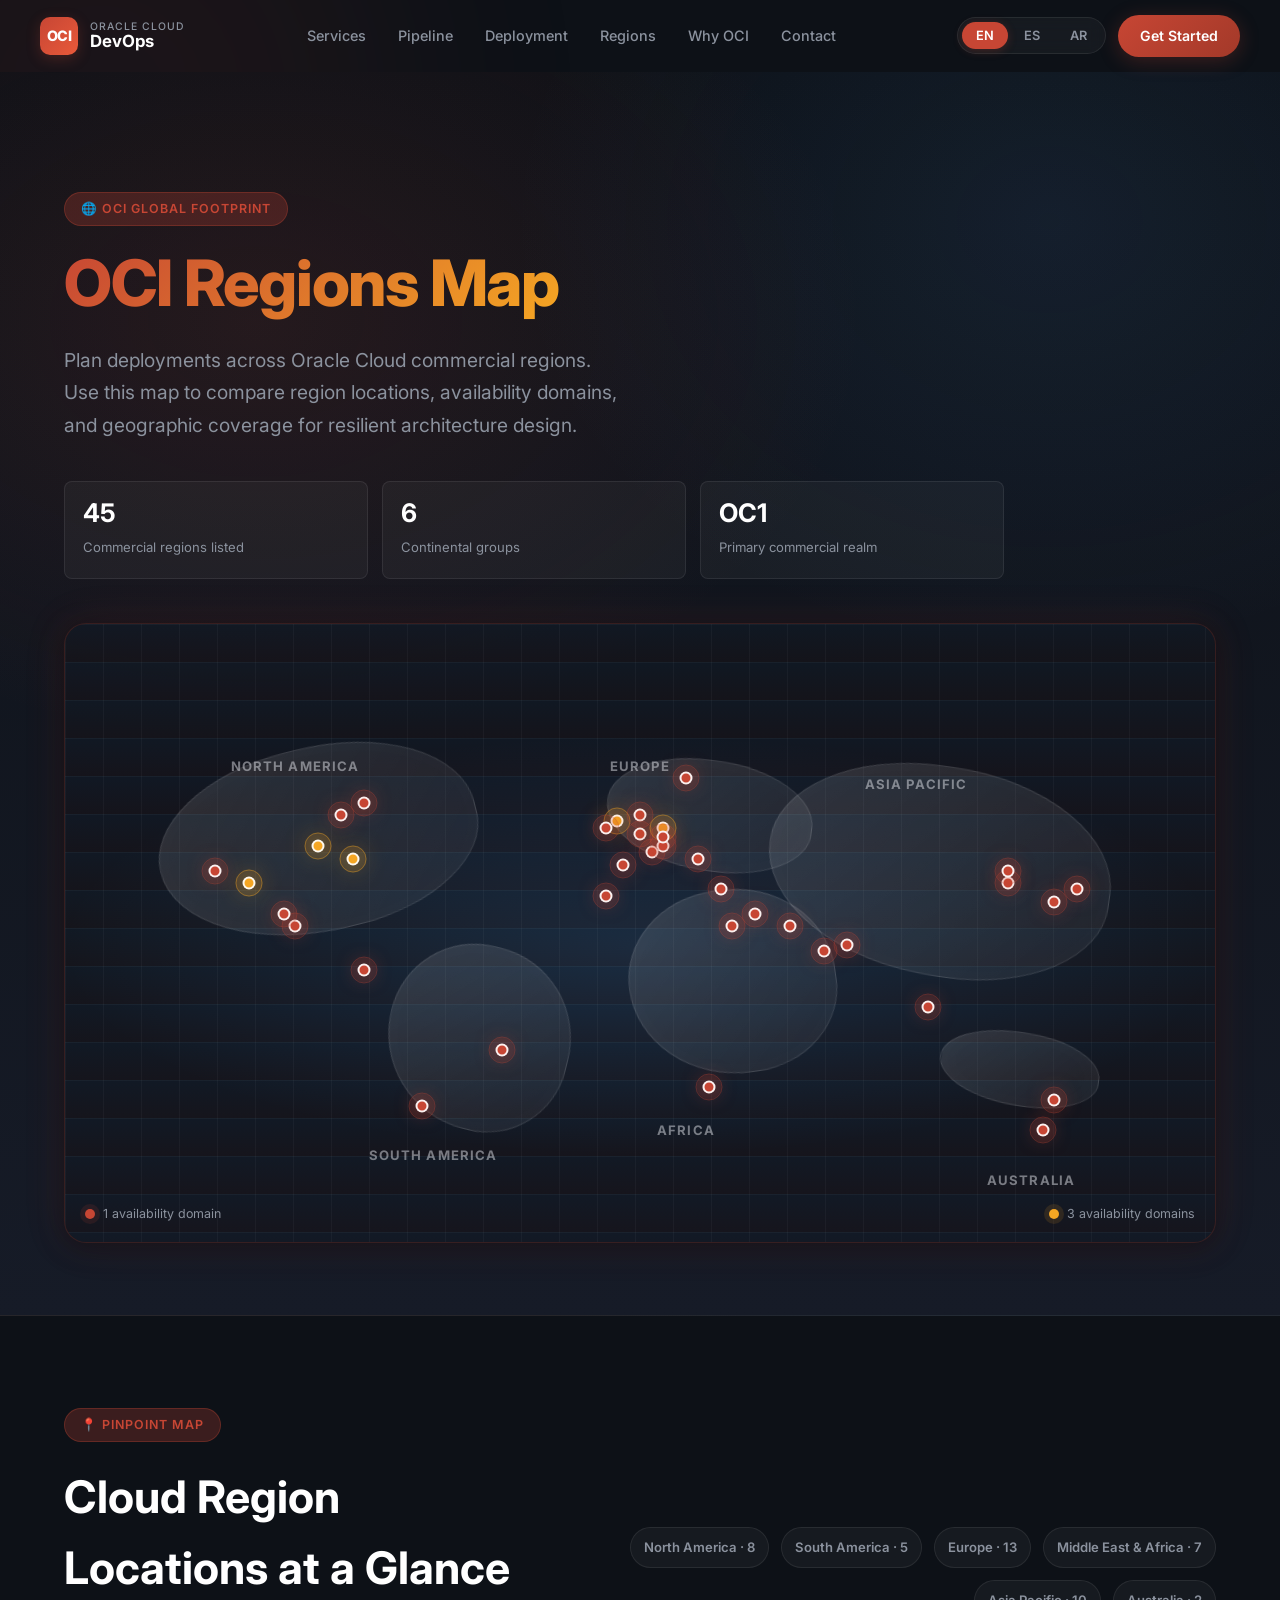
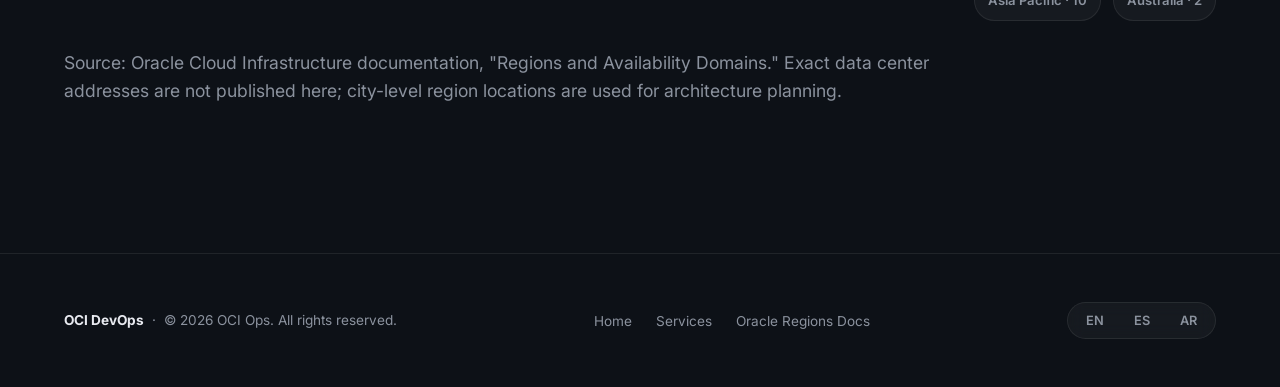
==== commit a1ae3f68: "Convert OCI regions page to map view" ====
--- a/regions.html
+++ b/regions.html
@@ -18,7 +18,7 @@
   <link rel="preconnect" href="https://fonts.googleapis.com" />
   <link rel="preconnect" href="https://fonts.gstatic.com" crossorigin />
   <link href="https://fonts.googleapis.com/css2?family=Inter:wght@300;400;500;600;700;800&family=Cairo:wght@300;400;500;600;700;800&display=swap" rel="stylesheet" />
-  <link rel="stylesheet" href="style.css" />
+  <link rel="stylesheet" href="style.css?v=20260620-map" />
 </head>
 <body>
   <div class="bg-blob bg-blob-1" aria-hidden="true"></div>
@@ -72,8 +72,8 @@
   <main class="regions-page">
     <section class="regions-hero" aria-labelledby="regions-heading">
       <div class="container">
-        <div class="regions-hero-grid">
-          <div>
+        <div class="regions-hero-grid regions-hero-grid-map">
+          <div class="regions-intro">
             <div class="tag">
               <span class="content-en">🌐 OCI Global Footprint</span>
               <span class="content-ar">🌐 الانتشار العالمي لـ OCI</span>
@@ -105,7 +105,7 @@
             </div>
           </div>
 
-          <div class="regions-map-card" aria-label="Stylized world map of OCI commercial regions">
+          <div class="regions-map-card regions-map-card-large" aria-label="World map of OCI commercial data center regions with location pinpoints">
             <div class="regions-map" aria-hidden="true">
               <div class="map-continent map-na"></div>
               <div class="map-continent map-sa"></div>
@@ -154,6 +154,12 @@
               <span class="map-marker" style="--x:86%;--y:45%;" aria-label="Osaka, Japan — ap-osaka-1 — 1 AD"></span>
               <span class="map-marker" style="--x:86%;--y:77%;" aria-label="Sydney, Australia — ap-sydney-1 — 1 AD"></span>
               <span class="map-marker" style="--x:85%;--y:82%;" aria-label="Melbourne, Australia — ap-melbourne-1 — 1 AD"></span>
+              <span class="map-label" style="--x:20%;--y:23%;">North America</span>
+              <span class="map-label" style="--x:32%;--y:86%;">South America</span>
+              <span class="map-label" style="--x:50%;--y:23%;">Europe</span>
+              <span class="map-label" style="--x:54%;--y:82%;">Africa</span>
+              <span class="map-label" style="--x:74%;--y:26%;">Asia Pacific</span>
+              <span class="map-label" style="--x:84%;--y:90%;">Australia</span>
             </div>
             <div class="regions-map-legend">
               <span><i class="legend-dot"></i>1 availability domain</span>
@@ -164,109 +170,30 @@
       </div>
     </section>
 
-    <section class="regions-directory" aria-labelledby="regions-directory-heading">
+    <section class="regions-map-notes" aria-labelledby="regions-map-notes-heading">
       <div class="container">
-        <div class="regions-directory-header">
+        <div class="regions-pin-summary" aria-labelledby="regions-map-notes-heading">
           <div>
             <div class="tag">
-              <span class="content-en">📍 Commercial Regions</span>
-              <span class="content-ar">📍 المناطق التجارية</span>
-            </div>
-            <h2 class="section-title" id="regions-directory-heading">
-              <span class="content-en">Region Directory</span>
-              <span class="content-ar">دليل المناطق</span>
+              <span class="content-en">📍 Pinpoint Map</span>
+              <span class="content-ar">📍 خريطة النقاط</span>
+            </div>
+            <h2 class="section-title" id="regions-map-notes-heading">
+              <span class="content-en">Cloud Region Locations at a Glance</span>
+              <span class="content-ar">مواقع المناطق السحابية بنظرة واحدة</span>
             </h2>
           </div>
-          <p class="section-subtitle" style="margin-bottom: 0;">
-            <span class="content-en">Based on Oracle's public OCI commercial realms list. Availability domain counts are shown as AD.</span>
-            <span class="content-ar">استناداً إلى قائمة Oracle العامة للمناطق التجارية في OCI. يتم عرض عدد نطاقات التوفر كـ AD.</span>
-          </p>
-        </div>
-
-        <div class="regions-directory-grid">
-          <article class="region-group">
-            <h3>North America</h3>
-            <ul class="region-list">
-              <li><span><span class="region-name">Canada Southeast (Montreal)</span><span class="region-meta">ca-montreal-1 · Montreal, Canada · YUL</span></span><span class="region-ad">1 AD</span></li>
-              <li><span><span class="region-name">Canada Southeast (Toronto)</span><span class="region-meta">ca-toronto-1 · Toronto, Canada · YYZ</span></span><span class="region-ad">1 AD</span></li>
-              <li><span><span class="region-name">Mexico Central (Queretaro)</span><span class="region-meta">mx-queretaro-1 · Queretaro, Mexico · QRO</span></span><span class="region-ad">1 AD</span></li>
-              <li><span><span class="region-name">Mexico Northeast (Monterrey)</span><span class="region-meta">mx-monterrey-1 · Monterrey, Mexico · MTY</span></span><span class="region-ad">1 AD</span></li>
-              <li><span><span class="region-name">US East (Ashburn)</span><span class="region-meta">us-ashburn-1 · Ashburn, VA · IAD</span></span><span class="region-ad">3 AD</span></li>
-              <li><span><span class="region-name">US Midwest (Chicago)</span><span class="region-meta">us-chicago-1 · Chicago, IL · ORD</span></span><span class="region-ad">3 AD</span></li>
-              <li><span><span class="region-name">US West (Phoenix)</span><span class="region-meta">us-phoenix-1 · Phoenix, AZ · PHX</span></span><span class="region-ad">3 AD</span></li>
-              <li><span><span class="region-name">US West (San Jose)</span><span class="region-meta">us-sanjose-1 · San Jose, CA · SJC</span></span><span class="region-ad">1 AD</span></li>
-            </ul>
-          </article>
-
-          <article class="region-group">
-            <h3>South America</h3>
-            <ul class="region-list">
-              <li><span><span class="region-name">Brazil East (Sao Paulo)</span><span class="region-meta">sa-saopaulo-1 · Sao Paulo, Brazil · GRU</span></span><span class="region-ad">1 AD</span></li>
-              <li><span><span class="region-name">Brazil Southeast (Vinhedo)</span><span class="region-meta">sa-vinhedo-1 · Vinhedo, Brazil · VCP</span></span><span class="region-ad">1 AD</span></li>
-              <li><span><span class="region-name">Chile Central (Santiago)</span><span class="region-meta">sa-santiago-1 · Santiago, Chile · SCL</span></span><span class="region-ad">1 AD</span></li>
-              <li><span><span class="region-name">Chile West (Valparaiso)</span><span class="region-meta">sa-valparaiso-1 · Valparaiso, Chile · VAP</span></span><span class="region-ad">1 AD</span></li>
-              <li><span><span class="region-name">Colombia Central (Bogota)</span><span class="region-meta">sa-bogota-1 · Bogota, Colombia · BOG</span></span><span class="region-ad">1 AD</span></li>
-            </ul>
-          </article>
-
-          <article class="region-group">
-            <h3>Europe</h3>
-            <ul class="region-list">
-              <li><span><span class="region-name">France Central (Paris)</span><span class="region-meta">eu-paris-1 · Paris, France · CDG</span></span><span class="region-ad">1 AD</span></li>
-              <li><span><span class="region-name">France South (Marseille)</span><span class="region-meta">eu-marseille-1 · Marseille, France · MRS</span></span><span class="region-ad">1 AD</span></li>
-              <li><span><span class="region-name">Germany Central (Frankfurt)</span><span class="region-meta">eu-frankfurt-1 · Frankfurt, Germany · FRA</span></span><span class="region-ad">3 AD</span></li>
-              <li><span><span class="region-name">Italy Northwest (Milan)</span><span class="region-meta">eu-milan-1 · Milan, Italy · LIN</span></span><span class="region-ad">1 AD</span></li>
-              <li><span><span class="region-name">Italy North (Turin)</span><span class="region-meta">eu-turin-1 · Turin, Italy · NRQ</span></span><span class="region-ad">1 AD</span></li>
-              <li><span><span class="region-name">Netherlands Northwest (Amsterdam)</span><span class="region-meta">eu-amsterdam-1 · Amsterdam, Netherlands · AMS</span></span><span class="region-ad">1 AD</span></li>
-              <li><span><span class="region-name">Serbia Central (Jovanovac)</span><span class="region-meta">eu-jovanovac-1 · Jovanovac, Serbia · BEG · OC20</span></span><span class="region-ad">1 AD</span></li>
-              <li><span><span class="region-name">Spain Central (Madrid)</span><span class="region-meta">eu-madrid-1 · Madrid, Spain · MAD</span></span><span class="region-ad">1 AD</span></li>
-              <li><span><span class="region-name">Spain Central (Madrid 3)</span><span class="region-meta">eu-madrid-3 · Madrid, Spain · ORF</span></span><span class="region-ad">1 AD</span></li>
-              <li><span><span class="region-name">Sweden Central (Stockholm)</span><span class="region-meta">eu-stockholm-1 · Stockholm, Sweden · ARN</span></span><span class="region-ad">1 AD</span></li>
-              <li><span><span class="region-name">Switzerland North (Zurich)</span><span class="region-meta">eu-zurich-1 · Zurich, Switzerland · ZRH</span></span><span class="region-ad">1 AD</span></li>
-              <li><span><span class="region-name">UK South (London)</span><span class="region-meta">uk-london-1 · London, United Kingdom · LHR</span></span><span class="region-ad">3 AD</span></li>
-              <li><span><span class="region-name">UK West (Newport)</span><span class="region-meta">uk-cardiff-1 · Newport, United Kingdom · CWL</span></span><span class="region-ad">1 AD</span></li>
-            </ul>
-          </article>
-
-          <article class="region-group">
-            <h3>Middle East & Africa</h3>
-            <ul class="region-list">
-              <li><span><span class="region-name">Israel Central (Jerusalem)</span><span class="region-meta">il-jerusalem-1 · Jerusalem, Israel · MTZ</span></span><span class="region-ad">1 AD</span></li>
-              <li><span><span class="region-name">Morocco West (Casablanca)</span><span class="region-meta">af-casablanca-1 · Casablanca, Morocco · LEJ</span></span><span class="region-ad">1 AD</span></li>
-              <li><span><span class="region-name">Saudi Arabia Central (Riyadh)</span><span class="region-meta">me-riyadh-1 · Riyadh, Saudi Arabia · RUH</span></span><span class="region-ad">1 AD</span></li>
-              <li><span><span class="region-name">Saudi Arabia West (Jeddah)</span><span class="region-meta">me-jeddah-1 · Jeddah, Saudi Arabia · JED</span></span><span class="region-ad">1 AD</span></li>
-              <li><span><span class="region-name">South Africa Central (Johannesburg)</span><span class="region-meta">af-johannesburg-1 · Johannesburg, South Africa · JNB</span></span><span class="region-ad">1 AD</span></li>
-              <li><span><span class="region-name">UAE Central (Abu Dhabi)</span><span class="region-meta">me-abudhabi-1 · Abu Dhabi, UAE · AUH</span></span><span class="region-ad">1 AD</span></li>
-              <li><span><span class="region-name">UAE East (Dubai)</span><span class="region-meta">me-dubai-1 · Dubai, UAE · DXB</span></span><span class="region-ad">1 AD</span></li>
-            </ul>
-          </article>
-
-          <article class="region-group">
-            <h3>Asia Pacific</h3>
-            <ul class="region-list">
-              <li><span><span class="region-name">India South (Hyderabad)</span><span class="region-meta">ap-hyderabad-1 · Hyderabad, India · HYD</span></span><span class="region-ad">1 AD</span></li>
-              <li><span><span class="region-name">India West (Mumbai)</span><span class="region-meta">ap-mumbai-1 · Mumbai, India · BOM</span></span><span class="region-ad">1 AD</span></li>
-              <li><span><span class="region-name">Indonesia North (Batam)</span><span class="region-meta">ap-batam-1 · Batam, Indonesia · HSG</span></span><span class="region-ad">1 AD</span></li>
-              <li><span><span class="region-name">Japan Central (Osaka)</span><span class="region-meta">ap-osaka-1 · Osaka, Japan · KIX</span></span><span class="region-ad">1 AD</span></li>
-              <li><span><span class="region-name">Japan East (Tokyo)</span><span class="region-meta">ap-tokyo-1 · Tokyo, Japan · NRT</span></span><span class="region-ad">1 AD</span></li>
-              <li><span><span class="region-name">Malaysia West 2 (Kulai)</span><span class="region-meta">ap-kulai-2 · Kulai, Malaysia · JBP</span></span><span class="region-ad">1 AD</span></li>
-              <li><span><span class="region-name">Singapore (Singapore)</span><span class="region-meta">ap-singapore-1 · Singapore · SIN</span></span><span class="region-ad">1 AD</span></li>
-              <li><span><span class="region-name">Singapore West (Singapore)</span><span class="region-meta">ap-singapore-2 · Singapore · XSP</span></span><span class="region-ad">1 AD</span></li>
-              <li><span><span class="region-name">South Korea Central (Seoul)</span><span class="region-meta">ap-seoul-1 · Seoul, South Korea · ICN</span></span><span class="region-ad">1 AD</span></li>
-              <li><span><span class="region-name">South Korea North (Chuncheon)</span><span class="region-meta">ap-chuncheon-1 · Chuncheon, South Korea · YNY</span></span><span class="region-ad">1 AD</span></li>
-            </ul>
-          </article>
-
-          <article class="region-group">
-            <h3>Australia</h3>
-            <ul class="region-list">
-              <li><span><span class="region-name">Australia East (Sydney)</span><span class="region-meta">ap-sydney-1 · Sydney, Australia · SYD</span></span><span class="region-ad">1 AD</span></li>
-              <li><span><span class="region-name">Australia Southeast (Melbourne)</span><span class="region-meta">ap-melbourne-1 · Melbourne, Australia · MEL</span></span><span class="region-ad">1 AD</span></li>
-            </ul>
-          </article>
-        </div>
-
-        <p class="section-subtitle" style="margin-top: 28px; max-width: 820px;">
+          <div class="regions-chip-grid">
+            <span>North America · 8</span>
+            <span>South America · 5</span>
+            <span>Europe · 13</span>
+            <span>Middle East & Africa · 7</span>
+            <span>Asia Pacific · 10</span>
+            <span>Australia · 2</span>
+          </div>
+        </div>
+
+        <p class="section-subtitle" style="margin-top: 28px; max-width: 900px;">
           <span class="content-en">Source: Oracle Cloud Infrastructure documentation, "Regions and Availability Domains." Exact data center addresses are not published here; city-level region locations are used for architecture planning.</span>
           <span class="content-ar">المصدر: وثائق Oracle Cloud Infrastructure، "Regions and Availability Domains". لا يتم نشر عناوين مراكز البيانات الدقيقة هنا؛ تُستخدم مواقع المدن للتخطيط المعماري.</span>
         </p>
--- a/style.css
+++ b/style.css
@@ -1219,6 +1219,14 @@
   align-items: center;
 }
 
+.regions-hero-grid-map {
+  grid-template-columns: 1fr;
+}
+
+.regions-intro {
+  max-width: 940px;
+}
+
 .regions-summary {
   display: grid;
   grid-template-columns: repeat(3, minmax(0, 1fr));
@@ -1253,7 +1261,13 @@
   background: rgba(13,17,23,0.66);
   box-shadow: var(--shadow-card), var(--shadow-glow);
   overflow: hidden;
+  height: 420px;
   min-height: 420px;
+}
+
+.regions-map-card-large {
+  height: 620px;
+  min-height: 620px;
 }
 
 .regions-map {
@@ -1262,16 +1276,18 @@
   background:
     linear-gradient(rgba(255,255,255,0.035) 1px, transparent 1px),
     linear-gradient(90deg, rgba(255,255,255,0.035) 1px, transparent 1px),
-    radial-gradient(ellipse 64% 46% at 50% 52%, rgba(74,144,217,0.12) 0%, transparent 68%);
+    radial-gradient(ellipse 74% 50% at 50% 52%, rgba(74,144,217,0.16) 0%, transparent 68%),
+    linear-gradient(180deg, rgba(74,144,217,0.05), rgba(199,70,52,0.04));
   background-size: 38px 38px, 38px 38px, auto;
 }
 
 .map-continent {
   position: absolute;
-  border: 1px solid rgba(255,255,255,0.08);
-  background: rgba(255,255,255,0.06);
+  border: 1px solid rgba(255,255,255,0.11);
+  background: linear-gradient(135deg, rgba(255,255,255,0.115), rgba(255,255,255,0.045));
   border-radius: 48% 52% 45% 55%;
   filter: blur(0.1px);
+  box-shadow: inset 0 0 32px rgba(255,255,255,0.025);
 }
 
 .map-na { width: 28%; height: 30%; left: 8%; top: 20%; transform: rotate(-14deg); }
@@ -1287,18 +1303,37 @@
   position: absolute;
   left: var(--x);
   top: var(--y);
-  width: 11px;
-  height: 11px;
+  width: 13px;
+  height: 13px;
   border: 2px solid rgba(255,255,255,0.92);
   border-radius: 50%;
   background: var(--color-primary);
   box-shadow: 0 0 0 6px rgba(199,70,52,0.15), 0 0 20px rgba(199,70,52,0.8);
   transform: translate(-50%, -50%);
+  z-index: 3;
+}
+
+.map-marker::before {
+  content: '';
+  position: absolute;
+  inset: -9px;
+  border: 1px solid rgba(199,70,52,0.35);
+  border-radius: 50%;
+  animation: regionPulse 2.4s ease-out infinite;
+}
+
+@keyframes regionPulse {
+  0% { transform: scale(0.45); opacity: 0.9; }
+  100% { transform: scale(1.6); opacity: 0; }
 }
 
 .map-marker[data-ad="3"] {
   background: var(--color-accent);
   box-shadow: 0 0 0 7px rgba(245,166,35,0.15), 0 0 24px rgba(245,166,35,0.8);
+}
+
+.map-marker[data-ad="3"]::before {
+  border-color: rgba(245,166,35,0.38);
 }
 
 .map-marker:hover::after,
@@ -1320,6 +1355,22 @@
   z-index: 5;
 }
 
+.map-label {
+  --x: 50%;
+  --y: 50%;
+  position: absolute;
+  left: var(--x);
+  top: var(--y);
+  transform: translate(-50%, -50%);
+  color: rgba(232,234,240,0.48);
+  font-size: clamp(0.62rem, 1.1vw, 0.82rem);
+  font-weight: 700;
+  letter-spacing: 0.08em;
+  text-transform: uppercase;
+  pointer-events: none;
+  z-index: 2;
+}
+
 .regions-map-legend {
   position: absolute;
   left: 20px;
@@ -1351,9 +1402,33 @@
   box-shadow: 0 0 0 5px rgba(245,166,35,0.12);
 }
 
-.regions-directory {
+.regions-map-notes {
   padding: 92px 0;
   background: var(--color-bg);
+}
+
+.regions-pin-summary {
+  display: grid;
+  grid-template-columns: minmax(0, 0.75fr) minmax(340px, 1fr);
+  gap: 36px;
+  align-items: end;
+}
+
+.regions-chip-grid {
+  display: flex;
+  flex-wrap: wrap;
+  gap: 12px;
+  justify-content: flex-end;
+}
+
+.regions-chip-grid span {
+  padding: 9px 13px;
+  border: 1px solid var(--color-border);
+  border-radius: 50px;
+  background: var(--color-bg-card);
+  color: var(--color-text-muted);
+  font-size: 0.82rem;
+  font-weight: 600;
 }
 
 .regions-directory-header {
@@ -1494,6 +1569,8 @@
   .hero-badges      { display: none; }
   .regions-hero-grid { grid-template-columns: 1fr; }
   .regions-directory-grid { grid-template-columns: repeat(2, minmax(0, 1fr)); }
+  .regions-pin-summary { grid-template-columns: 1fr; align-items: start; }
+  .regions-chip-grid { justify-content: flex-start; }
 }
 
 @media (max-width: 768px) {
@@ -1512,9 +1589,13 @@
   .form-grid { grid-template-columns: 1fr; }
   .project-form { padding: 22px; }
   .regions-summary { grid-template-columns: 1fr; }
-  .regions-map-card { min-height: 360px; }
+  .regions-map-card { height: 360px; min-height: 360px; }
+  .regions-map-card-large { height: 460px; min-height: 460px; }
   .regions-directory-header { display: block; }
   .regions-directory-grid { grid-template-columns: 1fr; }
+  .map-marker { width: 10px; height: 10px; }
+  .map-label { display: none; }
+  .regions-map-legend { flex-direction: column; gap: 8px; }
 
   .hero-actions { flex-direction: column; align-items: flex-start; }
   body.lang-ar .hero-actions { align-items: flex-end; }
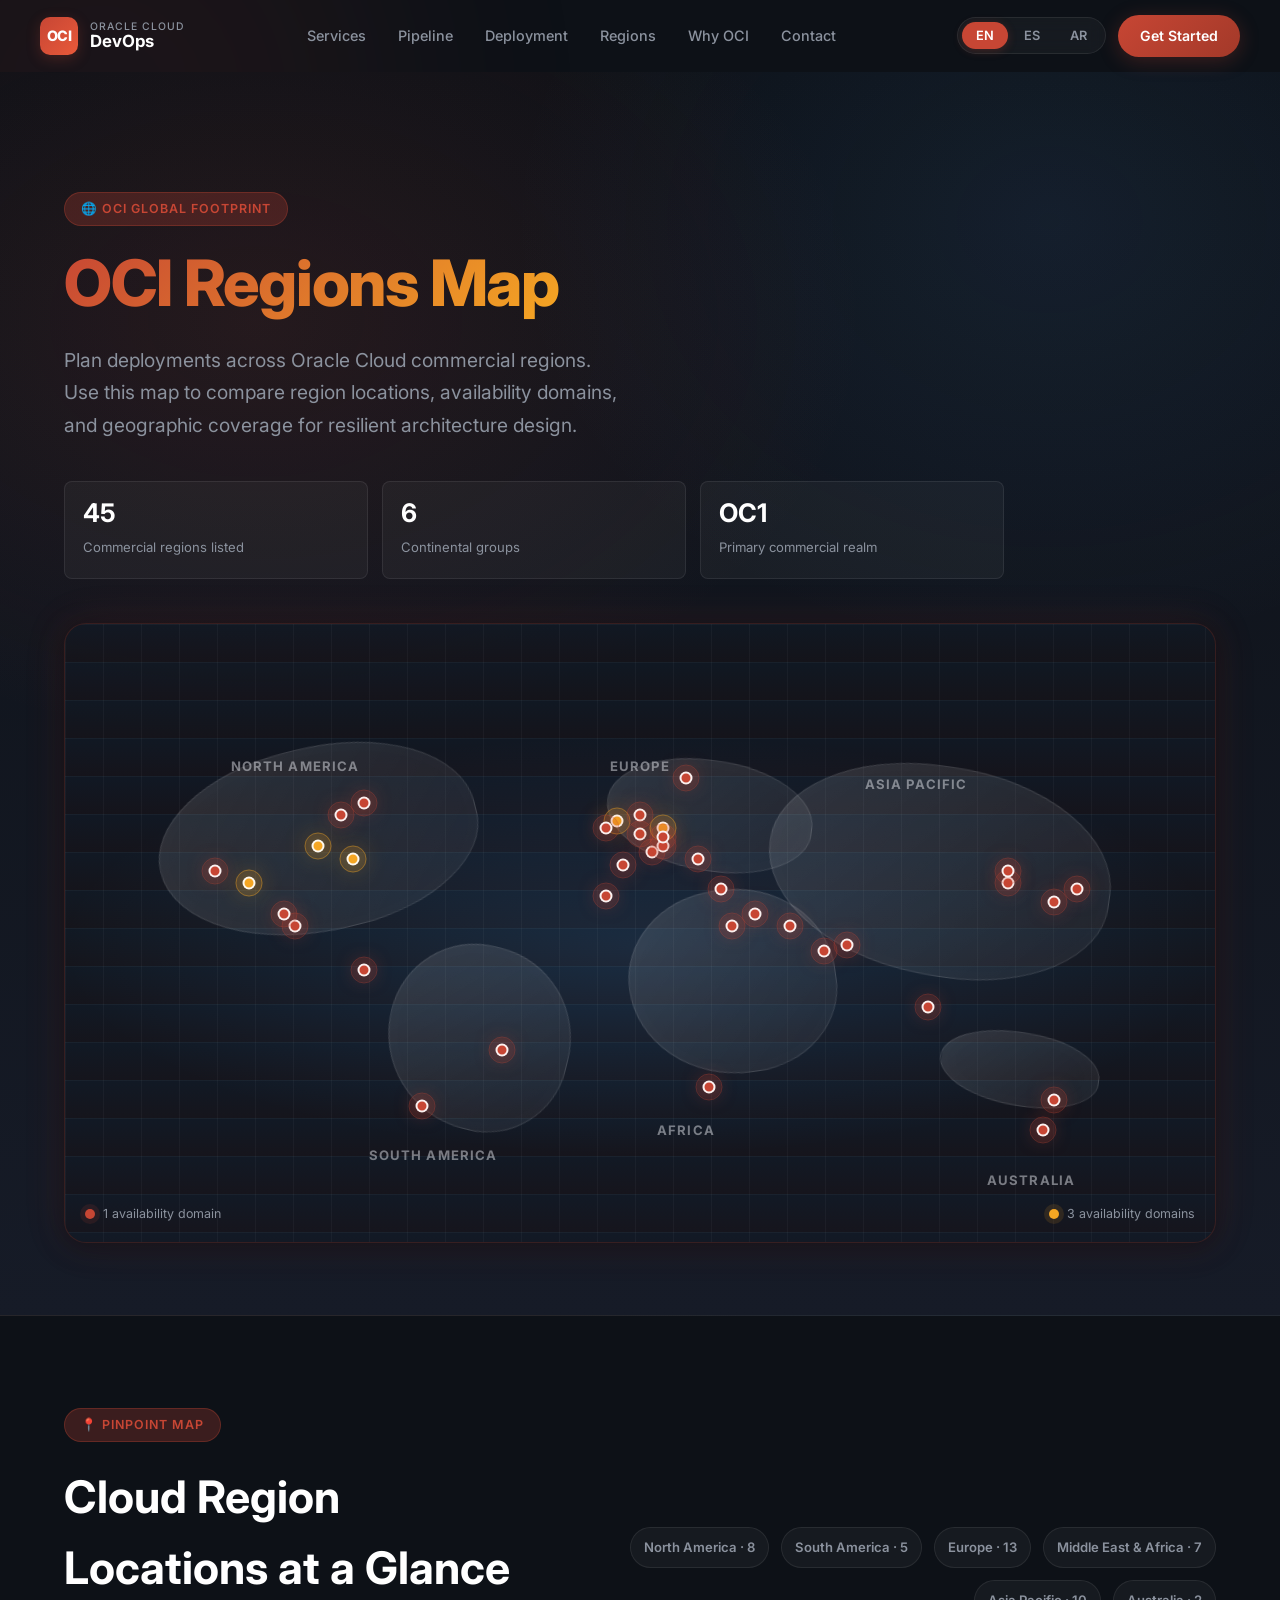
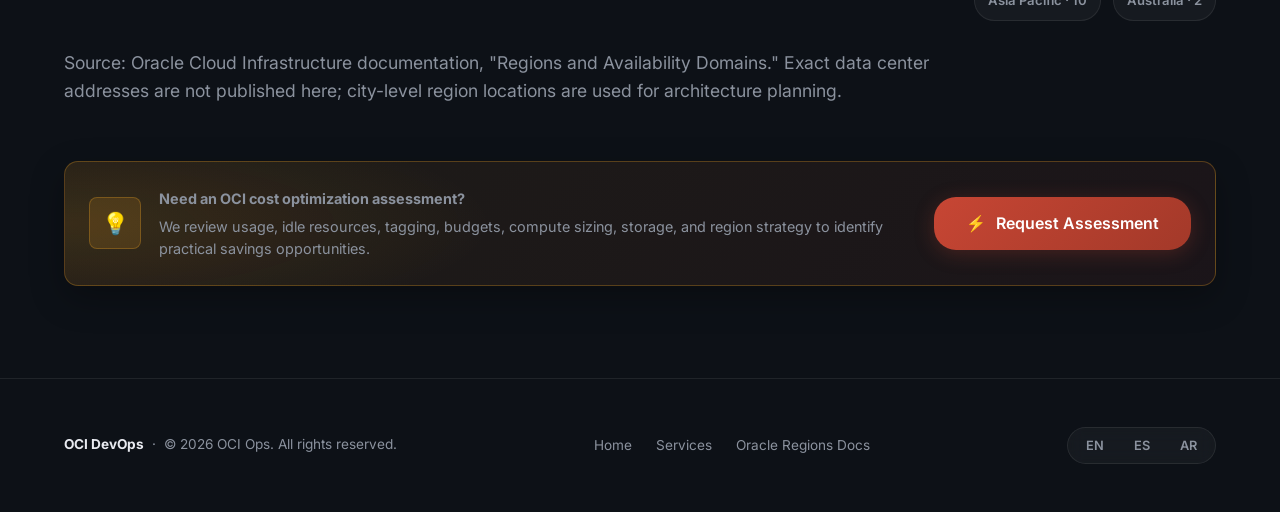
==== commit e4fc1509: "Add cost optimization assessment banners" ====
--- a/regions.html
+++ b/regions.html
@@ -197,6 +197,25 @@
           <span class="content-en">Source: Oracle Cloud Infrastructure documentation, "Regions and Availability Domains." Exact data center addresses are not published here; city-level region locations are used for architecture planning.</span>
           <span class="content-ar">المصدر: وثائق Oracle Cloud Infrastructure، "Regions and Availability Domains". لا يتم نشر عناوين مراكز البيانات الدقيقة هنا؛ تُستخدم مواقع المدن للتخطيط المعماري.</span>
         </p>
+
+        <div class="assessment-banner">
+          <div class="assessment-banner-icon">💡</div>
+          <div class="assessment-banner-copy">
+            <strong>
+              <span class="content-en">Need an OCI cost optimization assessment?</span>
+              <span class="content-ar">هل تحتاج إلى تقييم تحسين تكلفة OCI؟</span>
+            </strong>
+            <span>
+              <span class="content-en">We review usage, idle resources, tagging, budgets, compute sizing, storage, and region strategy to identify practical savings opportunities.</span>
+              <span class="content-ar">نراجع الاستخدام والموارد غير المستخدمة والوسوم والميزانيات وأحجام الحوسبة والتخزين واستراتيجية المناطق لتحديد فرص توفير عملية.</span>
+            </span>
+          </div>
+          <a href="index.html#contact" class="btn btn-primary assessment-banner-cta">
+            <span>⚡</span>
+            <span class="content-en">Request Assessment</span>
+            <span class="content-ar">اطلب التقييم</span>
+          </a>
+        </div>
       </div>
     </section>
   </main>
--- a/style.css
+++ b/style.css
@@ -1431,6 +1431,61 @@
   font-weight: 600;
 }
 
+.assessment-banner {
+  display: grid;
+  grid-template-columns: auto minmax(0, 1fr) auto;
+  gap: 18px;
+  align-items: center;
+  margin-top: 34px;
+  padding: 24px;
+  border: 1px solid rgba(245,166,35,0.28);
+  border-radius: var(--radius-md);
+  background:
+    radial-gradient(ellipse 60% 140% at 0% 50%, rgba(245,166,35,0.12) 0%, transparent 62%),
+    linear-gradient(135deg, rgba(245,166,35,0.08), rgba(199,70,52,0.08));
+  box-shadow: 0 12px 34px rgba(0,0,0,0.28);
+}
+
+.assessment-section {
+  padding: 34px 0;
+  background: var(--color-bg-surface);
+  border-top: 1px solid var(--color-border);
+  border-bottom: 1px solid var(--color-border);
+}
+
+.assessment-banner-icon {
+  width: 52px;
+  height: 52px;
+  border-radius: var(--radius-sm);
+  display: flex;
+  align-items: center;
+  justify-content: center;
+  background: rgba(245,166,35,0.14);
+  border: 1px solid rgba(245,166,35,0.28);
+  font-size: 1.35rem;
+}
+
+.assessment-banner-copy {
+  display: grid;
+  gap: 4px;
+}
+
+.assessment-banner-copy strong {
+  color: var(--color-text-light);
+  font-size: 1rem;
+}
+
+.assessment-banner-copy span {
+  color: var(--color-text-muted);
+  font-size: 0.9rem;
+  line-height: 1.55;
+}
+
+.assessment-banner-cta {
+  justify-content: center;
+  white-space: nowrap;
+}
+
 .regions-directory-header {
   display: flex;
   align-items: end;
@@ -1596,6 +1651,13 @@
   .map-marker { width: 10px; height: 10px; }
   .map-label { display: none; }
   .regions-map-legend { flex-direction: column; gap: 8px; }
+  .assessment-banner {
+    grid-template-columns: 1fr;
+    align-items: start;
+  }
+  .assessment-banner-cta {
+    width: 100%;
+  }
 
   .hero-actions { flex-direction: column; align-items: flex-start; }
   body.lang-ar .hero-actions { align-items: flex-end; }
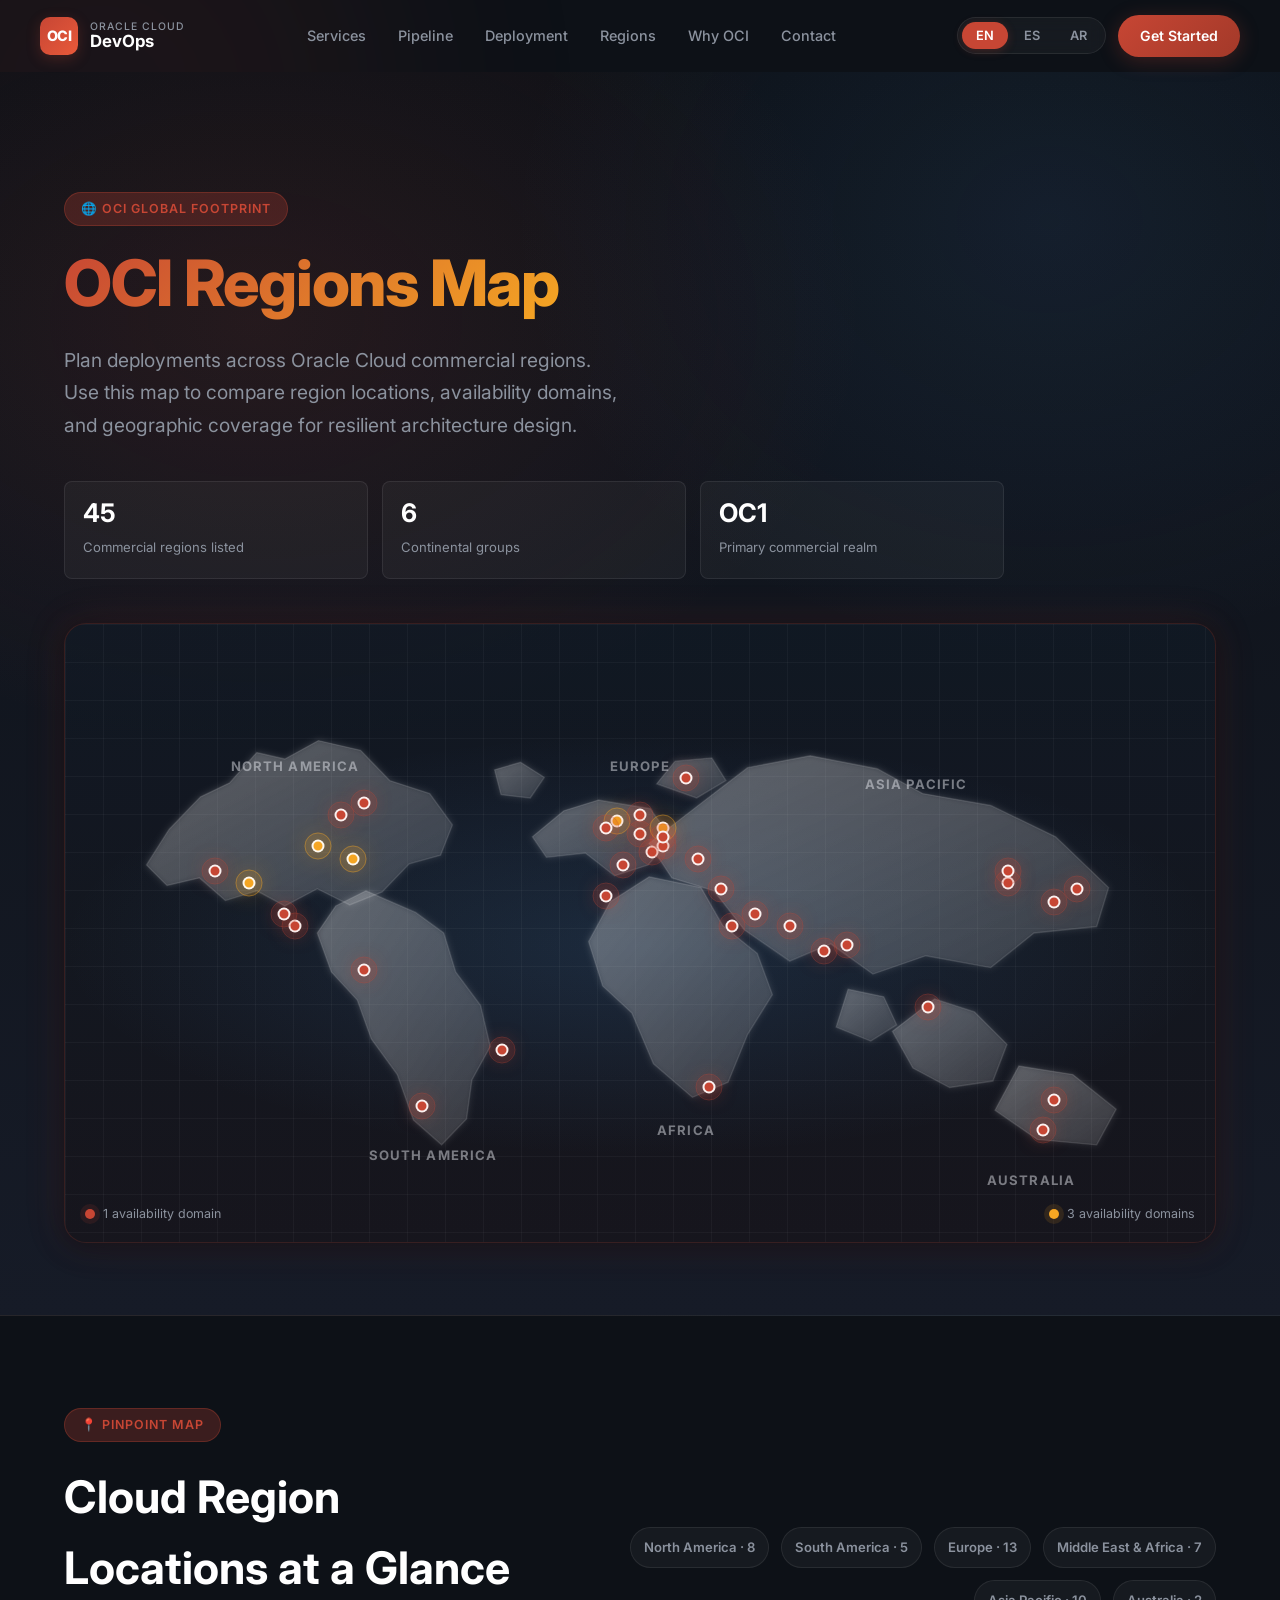
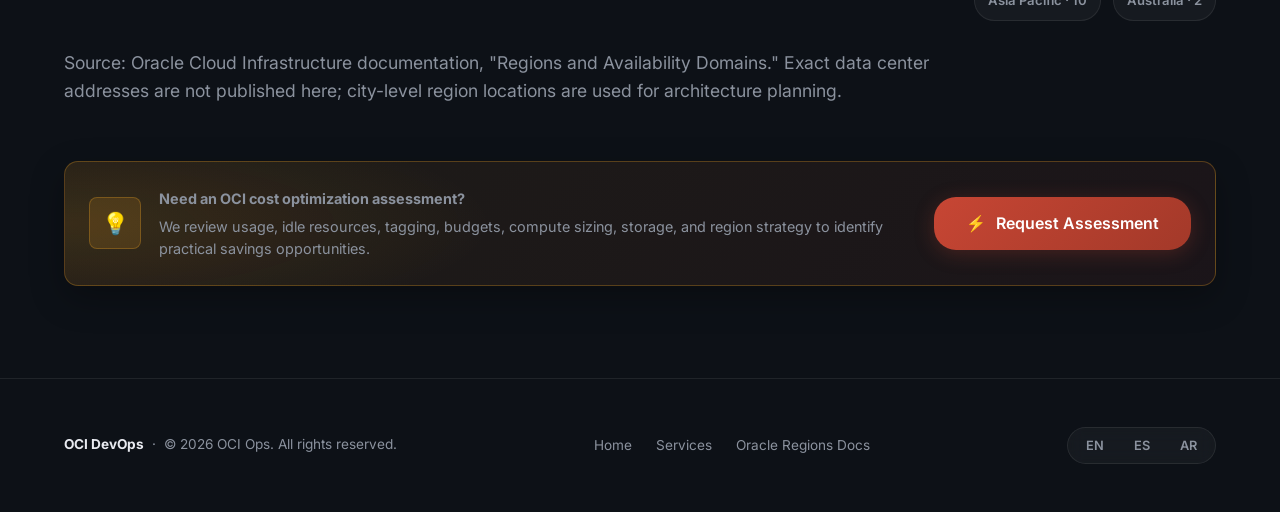
==== commit 523a46a2: "Use real world map for OCI regions" ====
--- a/regions.html
+++ b/regions.html
@@ -18,7 +18,7 @@
   <link rel="preconnect" href="https://fonts.googleapis.com" />
   <link rel="preconnect" href="https://fonts.gstatic.com" crossorigin />
   <link href="https://fonts.googleapis.com/css2?family=Inter:wght@300;400;500;600;700;800&family=Cairo:wght@300;400;500;600;700;800&display=swap" rel="stylesheet" />
-  <link rel="stylesheet" href="style.css?v=20260620-map" />
+  <link rel="stylesheet" href="style.css?v=20260620-worldmap" />
 </head>
 <body>
   <div class="bg-blob bg-blob-1" aria-hidden="true"></div>
--- a/style.css
+++ b/style.css
@@ -1274,20 +1274,16 @@
   position: absolute;
   inset: 0;
   background:
+    url('world-map.svg') center 50% / 94% auto no-repeat,
     linear-gradient(rgba(255,255,255,0.035) 1px, transparent 1px),
     linear-gradient(90deg, rgba(255,255,255,0.035) 1px, transparent 1px),
     radial-gradient(ellipse 74% 50% at 50% 52%, rgba(74,144,217,0.16) 0%, transparent 68%),
     linear-gradient(180deg, rgba(74,144,217,0.05), rgba(199,70,52,0.04));
-  background-size: 38px 38px, 38px 38px, auto;
+  background-size: 94% auto, 38px 38px, 38px 38px, auto, auto;
 }
 
 .map-continent {
-  position: absolute;
-  border: 1px solid rgba(255,255,255,0.11);
-  background: linear-gradient(135deg, rgba(255,255,255,0.115), rgba(255,255,255,0.045));
-  border-radius: 48% 52% 45% 55%;
-  filter: blur(0.1px);
-  box-shadow: inset 0 0 32px rgba(255,255,255,0.025);
+  display: none;
 }
 
 .map-na { width: 28%; height: 30%; left: 8%; top: 20%; transform: rotate(-14deg); }
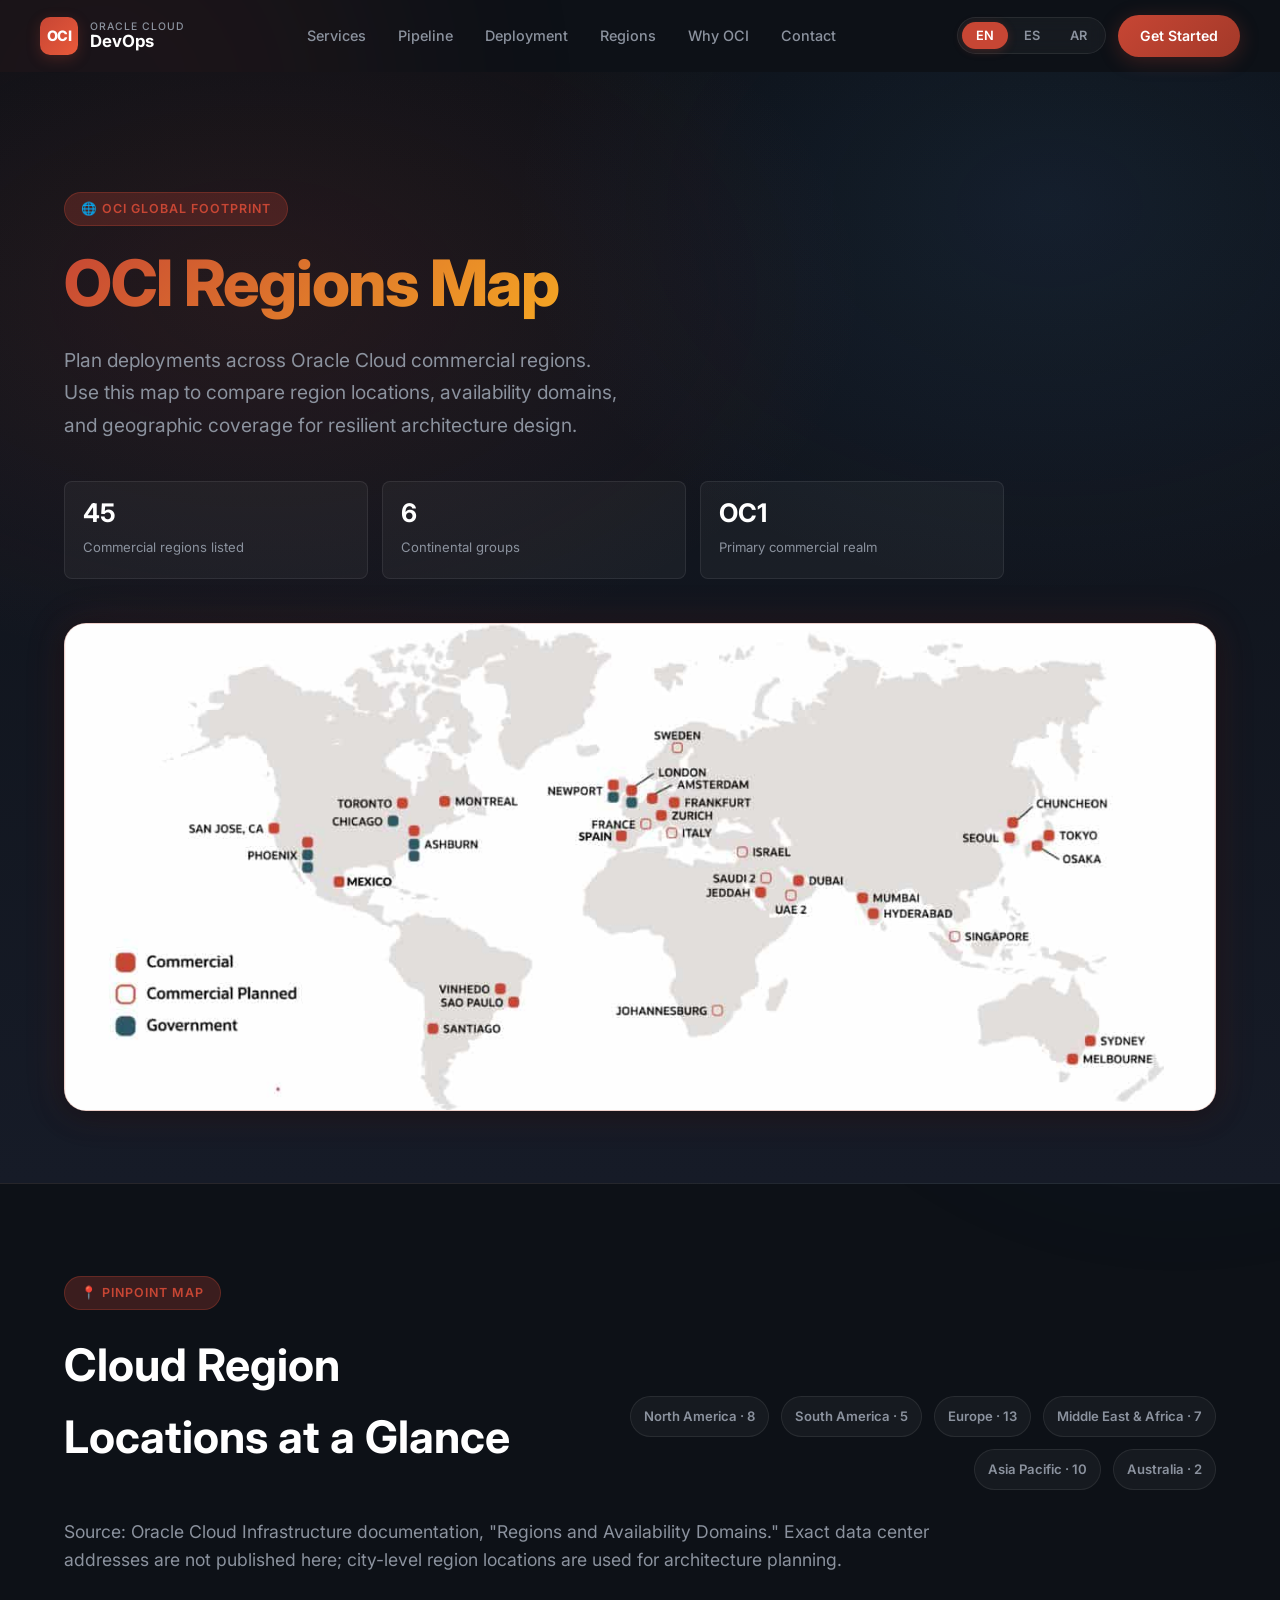
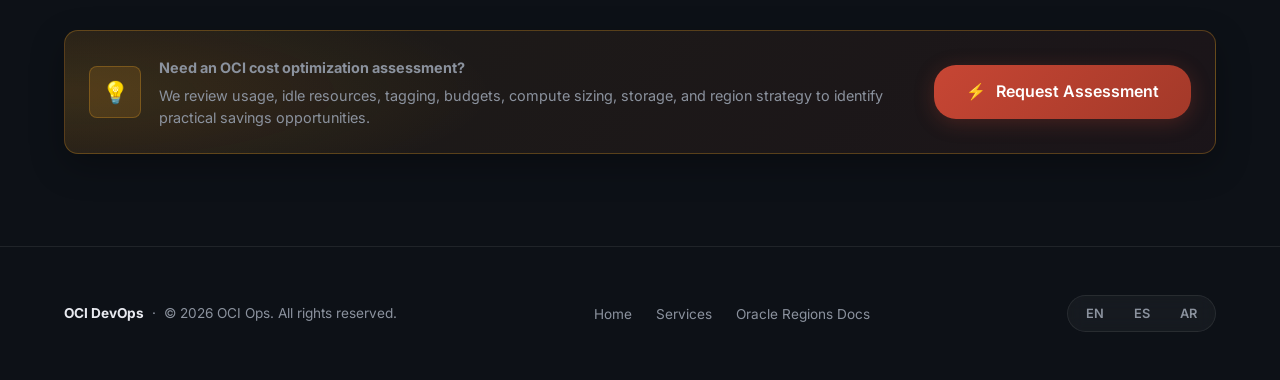
==== commit cbcc76d3: "Use attached OCI data center map" ====
--- a/regions.html
+++ b/regions.html
@@ -18,7 +18,7 @@
   <link rel="preconnect" href="https://fonts.googleapis.com" />
   <link rel="preconnect" href="https://fonts.gstatic.com" crossorigin />
   <link href="https://fonts.googleapis.com/css2?family=Inter:wght@300;400;500;600;700;800&family=Cairo:wght@300;400;500;600;700;800&display=swap" rel="stylesheet" />
-  <link rel="stylesheet" href="style.css?v=20260620-worldmap" />
+  <link rel="stylesheet" href="style.css?v=20260621-realmap" />
 </head>
 <body>
   <div class="bg-blob bg-blob-1" aria-hidden="true"></div>
@@ -105,8 +105,9 @@
             </div>
           </div>
 
-          <div class="regions-map-card regions-map-card-large" aria-label="World map of OCI commercial data center regions with location pinpoints">
-            <div class="regions-map" aria-hidden="true">
+          <div class="regions-map-card regions-map-card-large regions-map-card-reference" aria-label="World map of OCI commercial data center regions with location pinpoints">
+            <div class="regions-map regions-map-reference" aria-hidden="true">
+              <img class="regions-map-image" src="oci-region-map.png" alt="" loading="eager" />
               <div class="map-continent map-na"></div>
               <div class="map-continent map-sa"></div>
               <div class="map-continent map-eu"></div>
--- a/style.css
+++ b/style.css
@@ -1270,6 +1270,13 @@
   min-height: 620px;
 }
 
+.regions-map-card-reference {
+  aspect-ratio: 1280 / 543;
+  height: auto;
+  min-height: 0;
+  background: #F7F6F4;
+}
+
 .regions-map {
   position: absolute;
   inset: 0;
@@ -1280,6 +1287,27 @@
     radial-gradient(ellipse 74% 50% at 50% 52%, rgba(74,144,217,0.16) 0%, transparent 68%),
     linear-gradient(180deg, rgba(74,144,217,0.05), rgba(199,70,52,0.04));
   background-size: 94% auto, 38px 38px, 38px 38px, auto, auto;
+}
+
+.regions-map-reference {
+  background: #F7F6F4;
+}
+
+.regions-map-image {
+  position: absolute;
+  inset: 0;
+  width: 100%;
+  height: 100%;
+  object-fit: contain;
+  object-position: center;
+  background: #F7F6F4;
+}
+
+.regions-map-reference .map-continent,
+.regions-map-reference .map-marker,
+.regions-map-reference .map-label,
+.regions-map-reference ~ .regions-map-legend {
+  display: none;
 }
 
 .map-continent {
